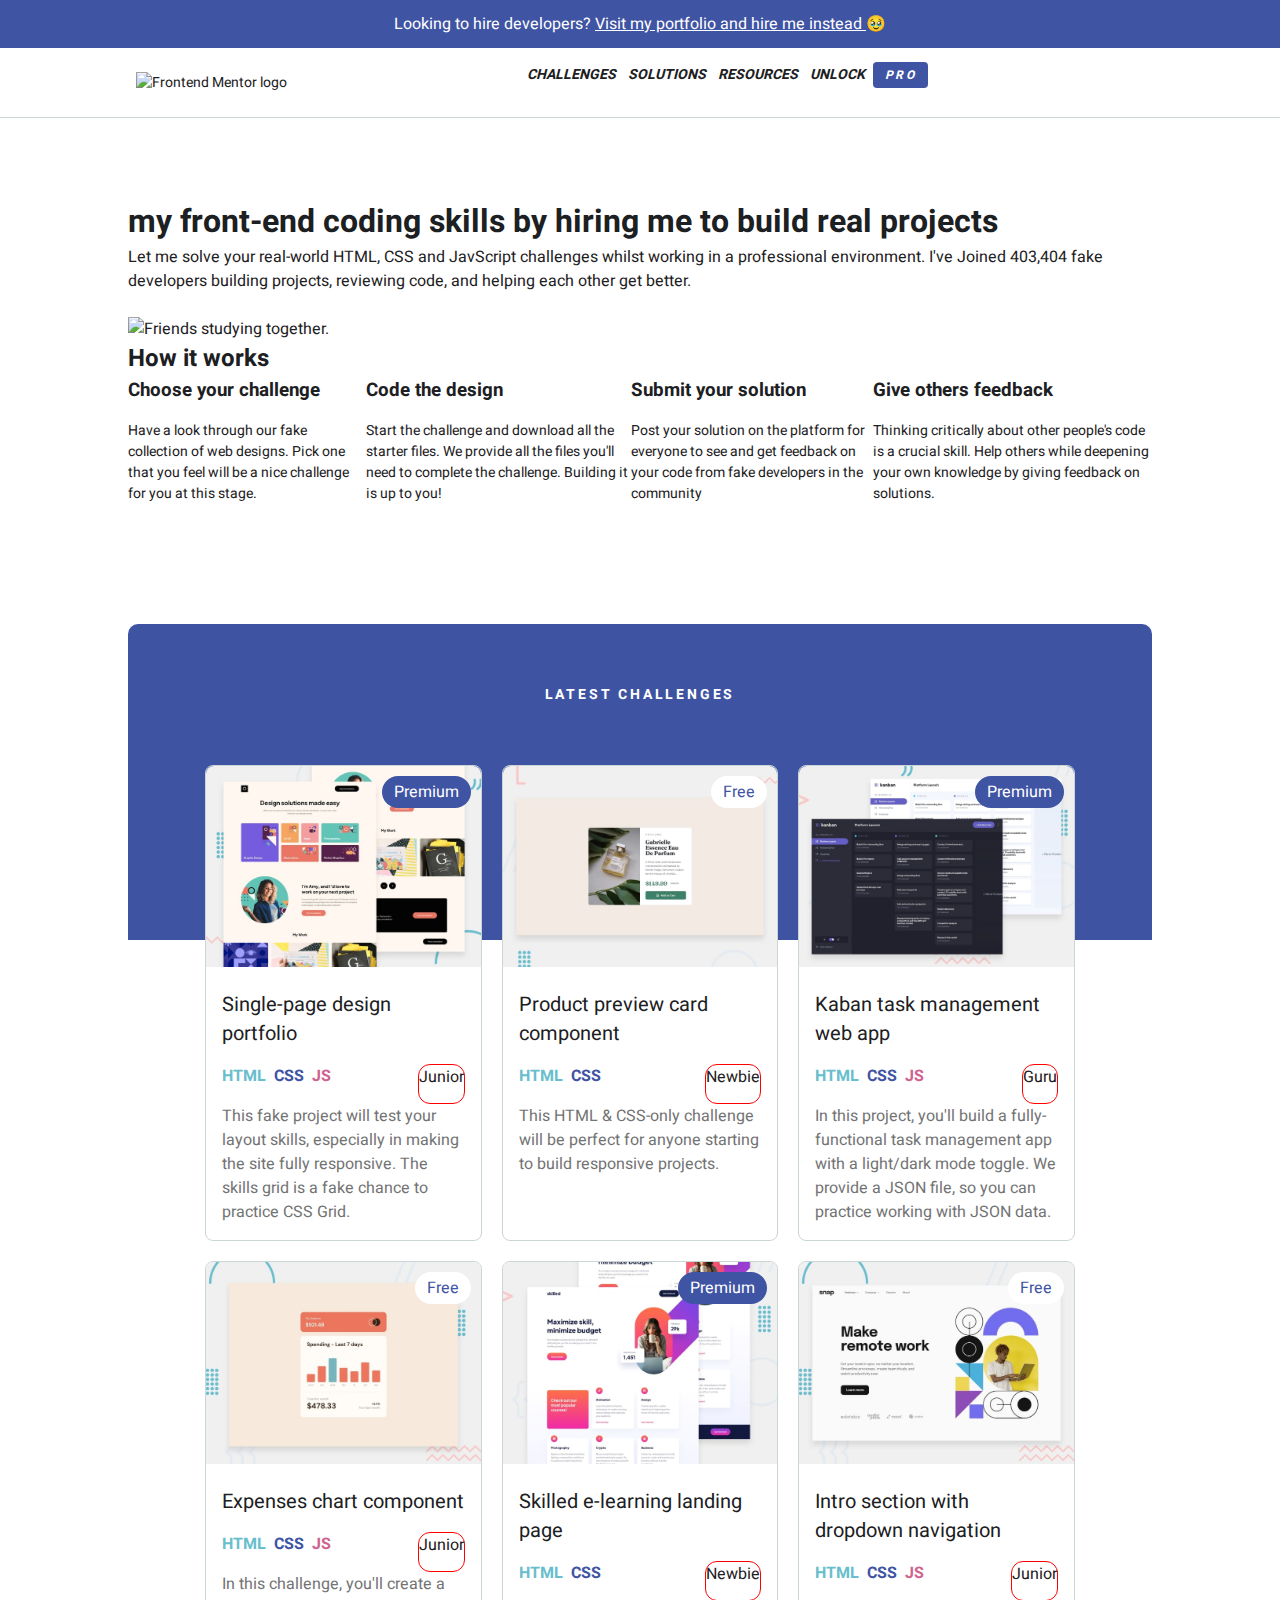
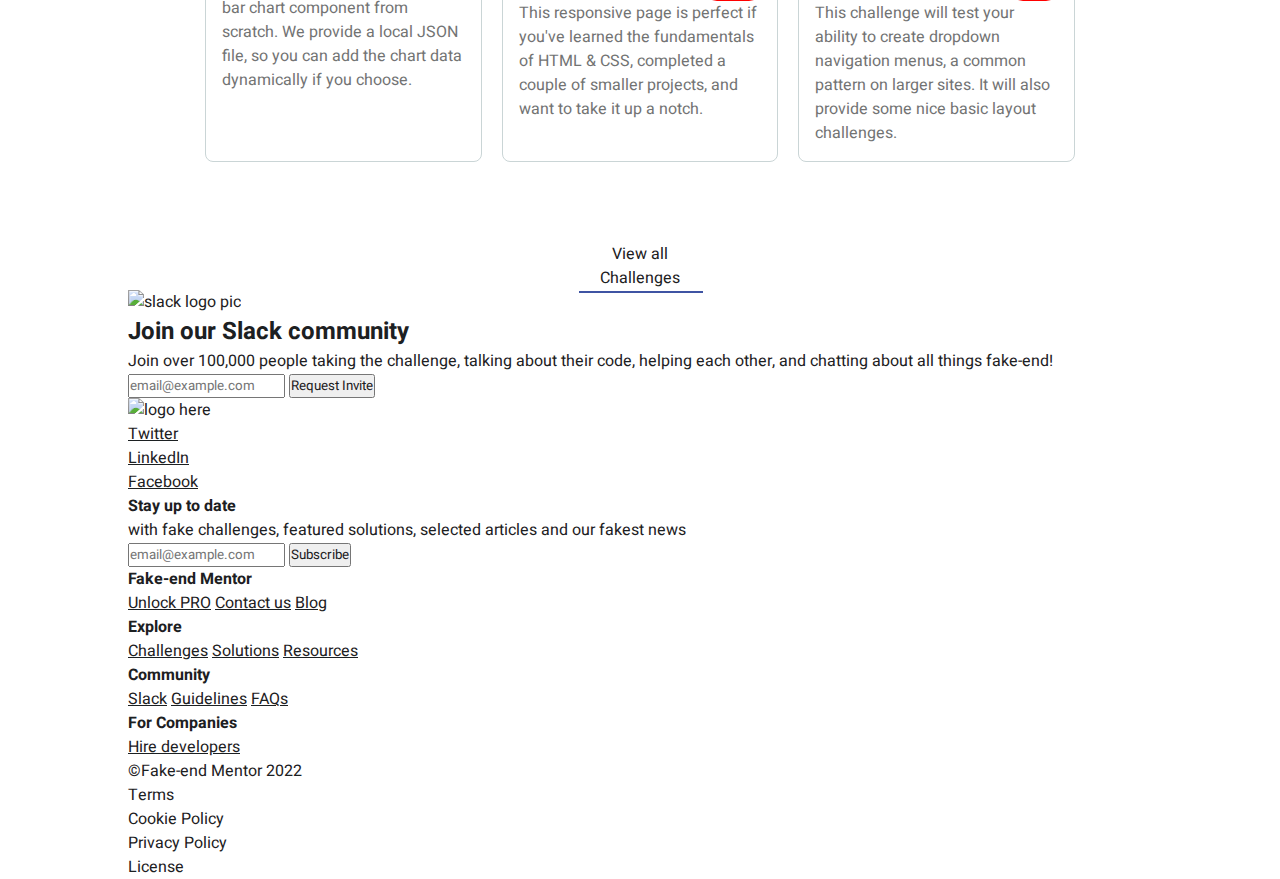
==== index.html @ 39cc7260 "added color to languages" ====
<!DOCTYPE html>
<html lang="en">
    <head>
        <link rel="stylesheet" href="styles/styles.css" />
        <meta charset="UTF-8" />
        <meta http-equiv="X-UA-Compatible" content="IE=edge" />
        <meta name="viewport" content="width=device-width, initial-scale=1.0" />
        <title>
            Fake-end Mentor | Front-end practice by copying a real-life website
        </title>
        <script
            src="https://kit.fontawesome.com/49ee8488ff.js"
            crossorigin="anonymous"
        ></script>
    </head>
    <body>
        <header>
            <p class="notification-bar">
                <i class="fa-solid fa-briefcase text-white"></i>
                Looking to hire developers?
                <a
                    class="notification-bar-link"
                    href="https://troopl.com/denzelbraithwaite"
                    >Visit my portfolio and hire me instead
                </a>
                🥹
            </p>

            <nav class="navbar">
                <div>
                    <img
                        src="resources/img/frontend_mentor_logo_navbar.svg"
                        alt="Frontend Mentor logo"
                    />
                </div>
                <div class="navbar-links">
                    <a
                        class="navbar-link"
                        href="https://www.frontendmentor.io/challenges"
                        >Challenges</a
                    >
                    <a
                        class="navbar-link"
                        href="https://www.frontendmentor.io/solutions"
                        >Solutions</a
                    >
                    <a
                        class="navbar-link"
                        href="https://www.frontendmentor.io/resources"
                        >Resources</a
                    >
                    <a
                        class="navbar-link navbar-pro"
                        href="https://www.frontendmentor.io/pro"
                        >Unlock</a
                    >
                    <a
                        class="btn btn-github-grey"
                        href="https://github.com/DenzelBraithwaite"
                        target="_blank"
                        >Login with GitHub
                        <i class="fa-brands fa-github text-white"></i>
                    </a>
                </div>
            </nav>
        </header>
        <div class="main-container">
            <main>
                <!-- Maybe make a css before pseudo element with background image-->
                <section class="banner">
                    <div class="banner-content">
                        <div class="banner-content-left">
                            <h1 class="banner-title">
                                <span class="banner-title-improve"></span>
                                my front-end coding skills by hiring me to build
                                real projects
                            </h1>
                            <p class="banner-text">
                                Let me solve your real-world HTML, CSS and
                                JavScript challenges whilst working in a
                                professional environment. I've Joined 403,404
                                fake developers building projects, reviewing
                                code, and helping each other get better.
                            </p>
                            <a
                                href="https://github.com/DenzelBraithwaite"
                                class="btn btn-github-red"
                                >Login with GitHub
                                <i class="fa-brands fa-github text-white"></i>
                            </a>
                        </div>
                        <div class="banner-content-right">
                            <img
                                class="banner-img"
                                src="resources/img/hero_img.webp"
                                alt="Friends studying together."
                            />
                        </div>
                    </div>
                </section>
                <section>
                    <div class="post-banner">
                        <h2 class="post-banner-title">How it works</h2>
                        <ul class="post-header-icons">
                            <li>
                                <i
                                    class="fa-solid fa-download post-header-icon"
                                ></i>
                                <h3 class="post-header-icon-title">
                                    Choose your challenge
                                </h3>
                                <p class="post-header-icon-text">
                                    Have a look through our fake collection of
                                    web designs. Pick one that you feel will be
                                    a nice challenge for you at this stage.
                                </p>
                            </li>
                            <li>
                                <i
                                    class="fa-solid fa-laptop-code post-header-icon"
                                ></i>
                                <h3 class="post-header-icon-title">
                                    Code the design
                                </h3>
                                <p class="post-header-icon-text">
                                    Start the challenge and download all the
                                    starter files. We provide all the files
                                    you'll need to complete the challenge.
                                    Building it is up to you!
                                </p>
                            </li>
                            <li>
                                <i
                                    class="fa-solid fa-share-nodes post-header-icon"
                                ></i>
                                <h3 class="post-header-icon-title">
                                    Submit your solution
                                </h3>
                                <p class="post-header-icon-text">
                                    Post your solution on the platform for
                                    everyone to see and get feedback on your
                                    code from fake developers in the community
                                </p>
                            </li>
                            <li>
                                <i
                                    class="fa-regular fa-comments post-header-icon"
                                ></i>
                                <h3 class="post-header-icon-title">
                                    Give others feedback
                                </h3>
                                <p class="post-header-icon-text">
                                    Thinking critically about other people's
                                    code is a crucial skill. Help others while
                                    deepening your own knowledge by giving
                                    feedback on solutions.
                                </p>
                            </li>
                        </ul>
                    </div>
                </section>
                <section class="wide-container">
                    <h2 class="card-section-title">Latest Challenges</h2>
                    <div class="card-section">
                        <div class="card-challenge">
                            <div>
                                <span class="card-challenge-premium-badge"
                                    >Premium</span
                                >
                                <a href="#">
                                    <img
                                        src="resources/img/card-challenge-1.jpeg"
                                        alt="Card challenge image here"
                                    />
                                </a>
                            </div>
                            <div class="card-challenge-details">
                                <a class="card-challenge-link" href="#"
                                    >Single-page design portfolio</a
                                >
                                <div class="card-challenge-difficulty">
                                    <ul class="card-challenge-languages">
                                        <li class="text-cyan">HTML</li>
                                        <li class="text-blue">CSS</li>
                                        <li class="text-pink">JS</li>
                                    </ul>
                                    <span class="card-challenge-level"
                                        >Junior</span
                                    >
                                </div>
                                <p class="card-challenge-text">
                                    This fake project will test your layout
                                    skills, especially in making the site fully
                                    responsive. The skills grid is a fake chance
                                    to practice CSS Grid.
                                </p>
                            </div>
                        </div>

                        <div class="card-challenge">
                            <div>
                                <span class="card-challenge-free-badge"
                                    >Free</span
                                >
                                <a href="#">
                                    <img
                                        src="resources/img/card-challenge-2.jpeg"
                                        alt="Card image here"
                                    />
                                </a>
                            </div>
                            <div class="card-challenge-details">
                                <a class="card-challenge-link" href="#"
                                    >Product preview card component</a
                                >
                                <div class="card-challenge-difficulty">
                                    <ul class="card-challenge-languages">
                                        <li class="text-cyan">HTML</li>
                                        <li class="text-blue">CSS</li>
                                    </ul>
                                    <span class="card-challenge-level"
                                        >Newbie</span
                                    >
                                </div>

                                <p class="card-challenge-text">
                                    This HTML & CSS-only challenge will be
                                    perfect for anyone starting to build
                                    responsive projects.
                                </p>
                            </div>
                        </div>

                        <div class="card-challenge">
                            <div>
                                <span class="card-challenge-premium-badge"
                                    >Premium</span
                                >
                                <a href="#">
                                    <img
                                        src="resources/img/card-challenge-3.jpeg"
                                        alt="Card image here"
                                    />
                                </a>
                            </div>
                            <div class="card-challenge-details">
                                <a class="card-challenge-link" href="#"
                                    >Kaban task management web app</a
                                >
                                <div class="card-challenge-difficulty">
                                    <ul class="card-challenge-languages">
                                        <li class="text-cyan">HTML</li>
                                        <li class="text-blue">CSS</li>
                                        <li class="text-pink">JS</li>
                                    </ul>
                                    <span class="card-challenge-level"
                                        >Guru</span
                                    >
                                </div>
                                <p class="card-challenge-text">
                                    In this project, you'll build a
                                    fully-functional task management app with a
                                    light/dark mode toggle. We provide a JSON
                                    file, so you can practice working with JSON
                                    data.
                                </p>
                            </div>
                        </div>

                        <div class="card-challenge">
                            <div>
                                <span class="card-challenge-free-badge"
                                    >Free</span
                                >
                                <a href="#">
                                    <img
                                        src="resources/img/card-challenge-4.jpeg"
                                        alt="Card image here"
                                    />
                                </a>
                            </div>
                            <div class="card-challenge-details">
                                <a class="card-challenge-link" href="#"
                                    >Expenses chart component</a
                                >
                                <div class="card-challenge-difficulty">
                                    <ul class="card-challenge-languages">
                                        <li class="text-cyan">HTML</li>
                                        <li class="text-blue">CSS</li>
                                        <li class="text-pink">JS</li>
                                    </ul>
                                    <span class="card-challenge-level"
                                        >Junior</span
                                    >
                                </div>
                                <p class="card-challenge-text">
                                    In this challenge, you'll create a bar chart
                                    component from scratch. We provide a local
                                    JSON file, so you can add the chart data
                                    dynamically if you choose.
                                </p>
                            </div>
                        </div>

                        <div class="card-challenge">
                            <div>
                                <span class="card-challenge-premium-badge"
                                    >Premium</span
                                >
                                <a href="#">
                                    <img
                                        src="resources/img/card-challenge-5.jpeg"
                                        alt="Card image here"
                                    />
                                </a>
                            </div>
                            <div class="card-challenge-details">
                                <a class="card-challenge-link" href="#"
                                    >Skilled e-learning landing page</a
                                >
                                <div class="card-challenge-difficulty">
                                    <ul class="card-challenge-languages">
                                        <li class="text-cyan">HTML</li>
                                        <li class="text-blue">CSS</li>
                                    </ul>
                                    <span class="card-challenge-level">
                                        Newbie
                                    </span>
                                </div>
                                <p class="card-challenge-text">
                                    This responsive page is perfect if you've
                                    learned the fundamentals of HTML & CSS,
                                    completed a couple of smaller projects, and
                                    want to take it up a notch.
                                </p>
                            </div>
                        </div>

                        <div class="card-challenge">
                            <div>
                                <span class="card-challenge-free-badge"
                                    >Free</span
                                >
                                <a href="#">
                                    <img
                                        src="resources/img/card-challenge-6.jpeg"
                                        alt="Card image here"
                                    />
                                </a>
                            </div>
                            <div class="card-challenge-details">
                                <a class="card-challenge-link" href="#"
                                    >Intro section with dropdown navigation</a
                                >
                                <div class="card-challenge-difficulty">
                                    <ul class="card-challenge-languages">
                                        <li class="text-cyan">HTML</li>
                                        <li class="text-blue">CSS</li>
                                        <li class="text-pink">JS</li>
                                    </ul>
                                    <span class="card-challenge-level"
                                        >Junior</span
                                    >
                                </div>
                                <p class="card-challenge-text">
                                    This challenge will test your ability to
                                    create dropdown navigation menus, a common
                                    pattern on larger sites. It will also
                                    provide some nice basic layout challenges.
                                </p>
                            </div>
                        </div>
                    </div>
                    <div class="small-container">
                        <a
                            class="all-challenges-link"
                            href="https://www.frontendmentor.io/challenges"
                            >View all Challenges
                        </a>
                    </div>
                </section>
                <section>
                    <img src="" alt="slack logo pic" />
                    <h2>Join our Slack community</h2>
                    <p>
                        Join over 100,000 people taking the challenge, talking
                        about their code, helping each other, and chatting about
                        all things fake-end!
                    </p>
                    <form action="#">
                        <input type="text" placeholder="email@example.com" />
                        <button type="submit">Request Invite</button>
                    </form>
                </section>
            </main>
            <footer>
                <section>
                    <div>
                        <img src="" alt="logo here" />
                        <ul>
                            <li><a href="#">Twitter</a></li>
                            <li><a href="#">LinkedIn</a></li>
                            <li><a href="#">Facebook</a></li>
                        </ul>
                    </div>
                    <div>
                        <div class="footer-form">
                            <h4>Stay up to date</h4>
                            <p>
                                with fake challenges, featured solutions,
                                selected articles and our fakest news
                            </p>
                            <form action="#">
                                <input
                                    type="text"
                                    placeholder="email@example.com"
                                />
                                <button type="submit">Subscribe</button>
                            </form>
                        </div>
                        <div class="footer-resources">
                            <h4>Fake-end Mentor</h4>
                            <a href="#">Unlock PRO</a>
                            <a href="#">Contact us</a>
                            <a href="#">Blog</a>
                        </div>
                        <div class="footer-resources">
                            <h4>Explore</h4>
                            <a href="#">Challenges</a>
                            <a href="#">Solutions</a>
                            <a href="#">Resources</a>
                        </div>
                        <div class="footer-resources">
                            <h4>Community</h4>
                            <a href="#">Slack</a>
                            <a href="#">Guidelines</a>
                            <a href="#">FAQs</a>
                        </div>
                        <div class="footer-resources">
                            <h4>For Companies</h4>
                            <a href="#">Hire developers</a>
                        </div>
                    </div>
                </section>
                <div>
                    <p>&copy;Fake-end Mentor 2022</p>
                    <ul>
                        <li>Terms</li>
                        <li>Cookie Policy</li>
                        <li>Privacy Policy</li>
                        <li>License</li>
                    </ul>
                </div>
            </footer>
        </div>
    </body>
</html>
---- styles/styles.css ----
/* Fonts */
@import url('https://fonts.googleapis.com/css2?family=Heebo:wght@100;400;700&display=swap');

/* Components */
@import 'components/button.css';
@import 'components/navbar.css';
@import 'components/banner.css';
@import 'components/card.css';

:root {
    --grey: #1c2022;
    --blue: #3f54a3;
    --grey-blue: #cad5d6;
    --light-blue: #e7ebf9;
    --light-grey: #727373;
    --red: #ed2c49;
    --cyan: #69becd;
    --green: #aad741;
    --pink: #cf6390;
}

* {
    box-sizing: border-box;
    margin: 0;
    padding: 0;
    color: var(--grey);
    font-family: 'Heebo', sans-serif;
}

.main-container {
    width: 80%;
    margin: 0 auto;
    max-width: 1200px;
}

.wide-container {
    margin: 0 auto;
    background: linear-gradient(rgb(62, 84, 163) 25%, transparent 25%);
    border-radius: 10px;
}

.small-container {
    position: relative;
    width: 12%;
    margin: 0 auto;
}

ul {
    list-style: none;
}

.text-white {
    color: #fff;
}

.text-black {
    color: #000;
}

.text-cyan {
    color: var(--cyan);
}

.text-blue {
    color: var(--blue);
}

.text-pink {
    color: var(--pink);
}

header {
    padding-bottom: 80px;
}

.post-header-icons {
    display: flex;
    margin-bottom: 120px;
}

.post-header-icon {
    font-size: 60px;
    color: var(--blue);
    margin-bottom: 16px;
}

.post-header-icon-title {
    margin-bottom: 16px;
}

.post-header-icon-text {
    font-size: 14px;
}

.all-challenges-link {
    display: block;
    text-align: center;
    text-decoration: none;
}

.all-challenges-link::before {
    content: '';
    position: absolute;
    left: 0;
    bottom: -3px;
    background-color: var(--blue);
    width: 100%;
    padding: 1px;
}

.all-challenges-link:hover::before {
    background-color: transparent;
}
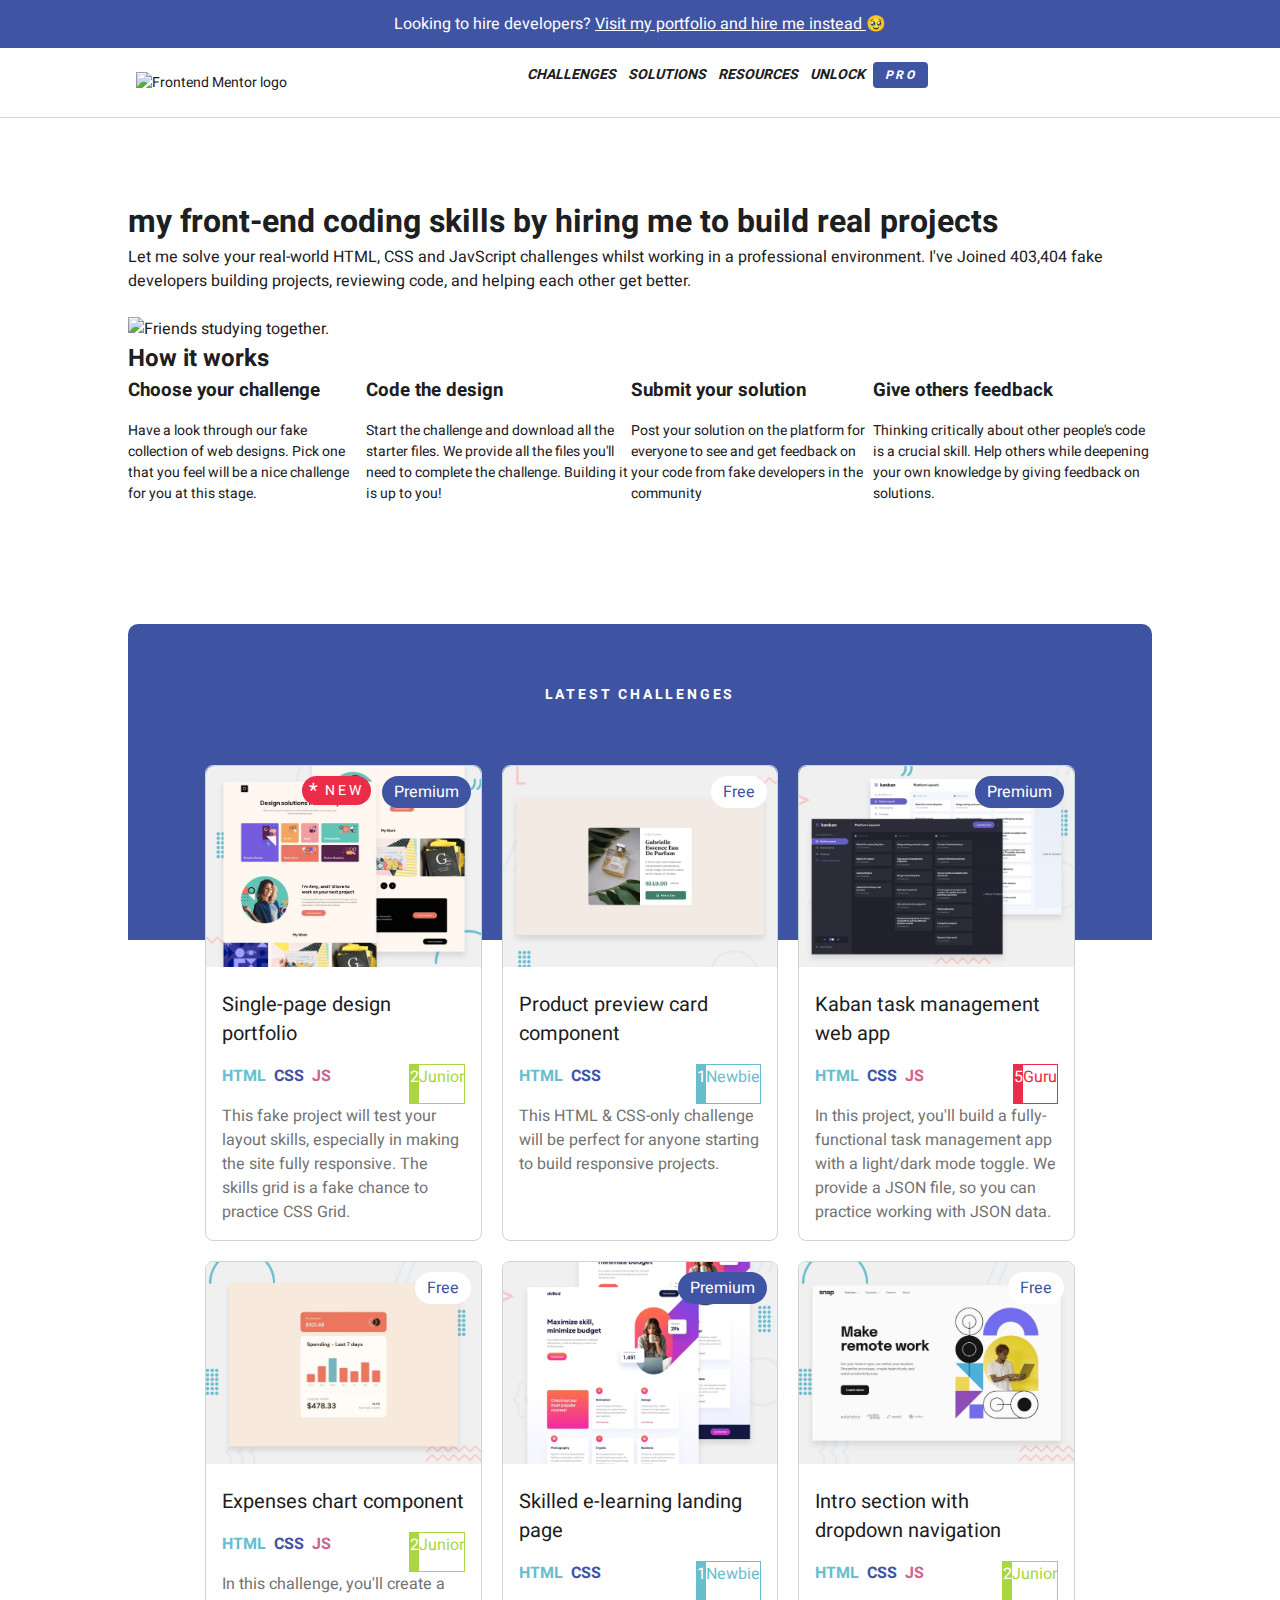
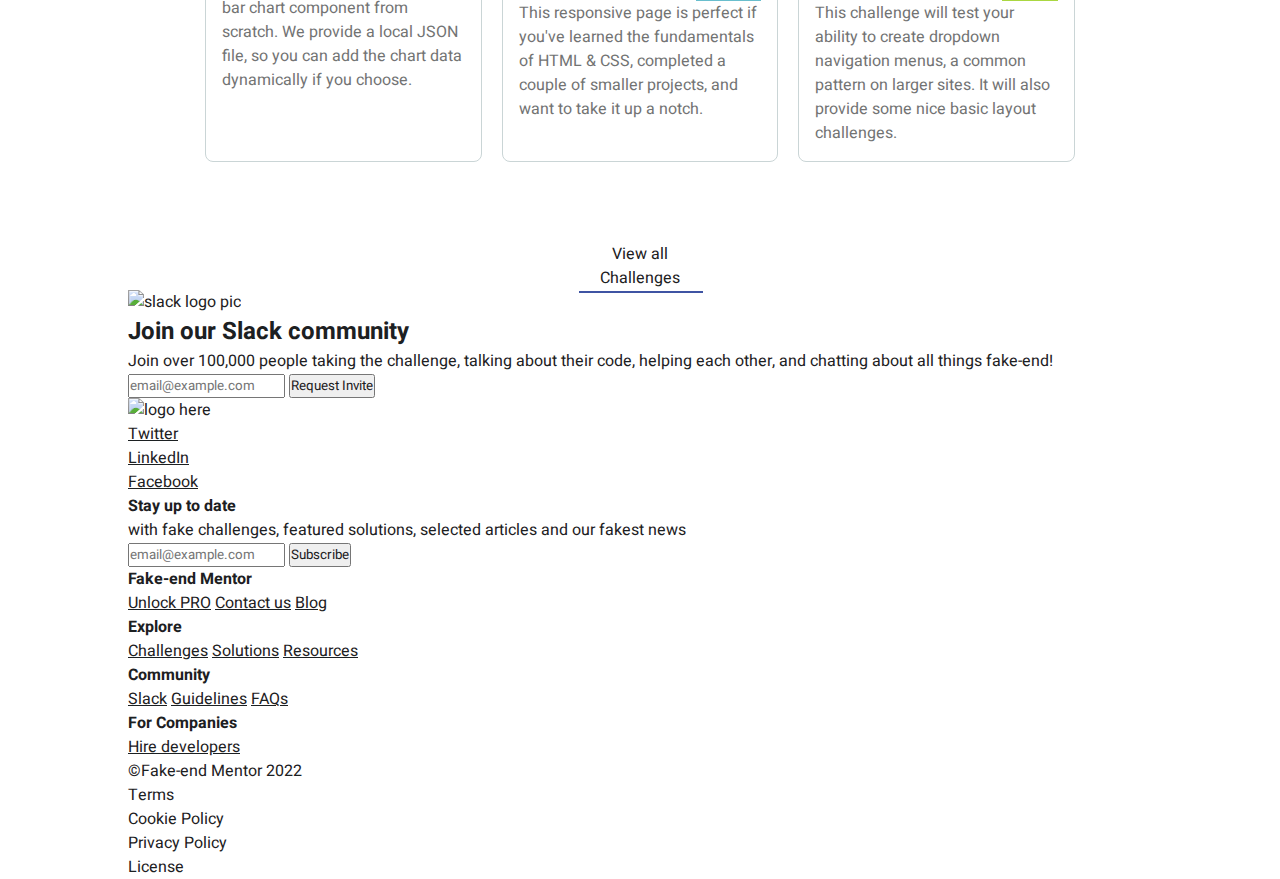
==== commit 8ebe1c14: "added styling for challenge card difficulty levels (90% done)" ====
--- a/index.html
+++ b/index.html
@@ -162,33 +162,48 @@
                 <section class="wide-container">
                     <h2 class="card-section-title">Latest Challenges</h2>
                     <div class="card-section">
-                        <div class="card-challenge">
-                            <div>
-                                <span class="card-challenge-premium-badge"
-                                    >Premium</span
-                                >
-                                <a href="#">
-                                    <img
-                                        src="resources/img/card-challenge-1.jpeg"
+                        <div class="challenge-card">
+                            <div>
+                                <span>
+                                    <p class="challenge-card-premium-badge">
+                                        Premium
+                                    </p>
+                                    <div
+                                        class="challenge-card-new-badge-wrapper"
+                                    >
+                                        <p class="badge-asterix">&ast;</p>
+                                        <p class="challenge-card-new-badge">
+                                            New
+                                        </p>
+                                    </div>
+                                </span>
+                                <a href="#">
+                                    <img
+                                        src="resources/img/challenge-card-1.jpeg"
                                         alt="Card challenge image here"
                                     />
                                 </a>
                             </div>
-                            <div class="card-challenge-details">
-                                <a class="card-challenge-link" href="#"
+                            <div class="challenge-card-details">
+                                <a class="challenge-card-link" href="#"
                                     >Single-page design portfolio</a
                                 >
-                                <div class="card-challenge-difficulty">
-                                    <ul class="card-challenge-languages">
+                                <div class="challenge-card-difficulty">
+                                    <ul class="challenge-card-languages">
                                         <li class="text-cyan">HTML</li>
                                         <li class="text-blue">CSS</li>
                                         <li class="text-pink">JS</li>
                                     </ul>
-                                    <span class="card-challenge-level"
-                                        >Junior</span
-                                    >
-                                </div>
-                                <p class="card-challenge-text">
+                                    <span class="card-level-wrapper-junior">
+                                        <p class="challenge-card-level-two">
+                                            2
+                                        </p>
+                                        <p class="challenge-card-level-junior">
+                                            Junior
+                                        </p>
+                                    </span>
+                                </div>
+                                <p class="challenge-card-text">
                                     This fake project will test your layout
                                     skills, especially in making the site fully
                                     responsive. The skills grid is a fake chance
@@ -197,33 +212,38 @@
                             </div>
                         </div>
 
-                        <div class="card-challenge">
-                            <div>
-                                <span class="card-challenge-free-badge"
+                        <div class="challenge-card">
+                            <div>
+                                <span class="challenge-card-free-badge"
                                     >Free</span
                                 >
                                 <a href="#">
                                     <img
-                                        src="resources/img/card-challenge-2.jpeg"
+                                        src="resources/img/challenge-card-2.jpeg"
                                         alt="Card image here"
                                     />
                                 </a>
                             </div>
-                            <div class="card-challenge-details">
-                                <a class="card-challenge-link" href="#"
+                            <div class="challenge-card-details">
+                                <a class="challenge-card-link" href="#"
                                     >Product preview card component</a
                                 >
-                                <div class="card-challenge-difficulty">
-                                    <ul class="card-challenge-languages">
-                                        <li class="text-cyan">HTML</li>
-                                        <li class="text-blue">CSS</li>
-                                    </ul>
-                                    <span class="card-challenge-level"
-                                        >Newbie</span
-                                    >
-                                </div>
-
-                                <p class="card-challenge-text">
+                                <div class="challenge-card-difficulty">
+                                    <ul class="challenge-card-languages">
+                                        <li class="text-cyan">HTML</li>
+                                        <li class="text-blue">CSS</li>
+                                    </ul>
+                                    <span class="card-level-wrapper-newbie">
+                                        <p class="challenge-card-level-one">
+                                            1
+                                        </p>
+                                        <p class="challenge-card-level-newbie">
+                                            Newbie
+                                        </p>
+                                    </span>
+                                </div>
+
+                                <p class="challenge-card-text">
                                     This HTML & CSS-only challenge will be
                                     perfect for anyone starting to build
                                     responsive projects.
@@ -231,33 +251,38 @@
                             </div>
                         </div>
 
-                        <div class="card-challenge">
-                            <div>
-                                <span class="card-challenge-premium-badge"
+                        <div class="challenge-card">
+                            <div>
+                                <span class="challenge-card-premium-badge"
                                     >Premium</span
                                 >
                                 <a href="#">
                                     <img
-                                        src="resources/img/card-challenge-3.jpeg"
+                                        src="resources/img/challenge-card-3.jpeg"
                                         alt="Card image here"
                                     />
                                 </a>
                             </div>
-                            <div class="card-challenge-details">
-                                <a class="card-challenge-link" href="#"
+                            <div class="challenge-card-details">
+                                <a class="challenge-card-link" href="#"
                                     >Kaban task management web app</a
                                 >
-                                <div class="card-challenge-difficulty">
-                                    <ul class="card-challenge-languages">
+                                <div class="challenge-card-difficulty">
+                                    <ul class="challenge-card-languages">
                                         <li class="text-cyan">HTML</li>
                                         <li class="text-blue">CSS</li>
                                         <li class="text-pink">JS</li>
                                     </ul>
-                                    <span class="card-challenge-level"
-                                        >Guru</span
-                                    >
-                                </div>
-                                <p class="card-challenge-text">
+                                    <span class="card-level-wrapper-guru">
+                                        <p class="challenge-card-level-five">
+                                            5
+                                        </p>
+                                        <p class="challenge-card-level-guru">
+                                            Guru
+                                        </p>
+                                    </span>
+                                </div>
+                                <p class="challenge-card-text">
                                     In this project, you'll build a
                                     fully-functional task management app with a
                                     light/dark mode toggle. We provide a JSON
@@ -267,33 +292,38 @@
                             </div>
                         </div>
 
-                        <div class="card-challenge">
-                            <div>
-                                <span class="card-challenge-free-badge"
+                        <div class="challenge-card">
+                            <div>
+                                <span class="challenge-card-free-badge"
                                     >Free</span
                                 >
                                 <a href="#">
                                     <img
-                                        src="resources/img/card-challenge-4.jpeg"
+                                        src="resources/img/challenge-card-4.jpeg"
                                         alt="Card image here"
                                     />
                                 </a>
                             </div>
-                            <div class="card-challenge-details">
-                                <a class="card-challenge-link" href="#"
+                            <div class="challenge-card-details">
+                                <a class="challenge-card-link" href="#"
                                     >Expenses chart component</a
                                 >
-                                <div class="card-challenge-difficulty">
-                                    <ul class="card-challenge-languages">
+                                <div class="challenge-card-difficulty">
+                                    <ul class="challenge-card-languages">
                                         <li class="text-cyan">HTML</li>
                                         <li class="text-blue">CSS</li>
                                         <li class="text-pink">JS</li>
                                     </ul>
-                                    <span class="card-challenge-level"
-                                        >Junior</span
-                                    >
-                                </div>
-                                <p class="card-challenge-text">
+                                    <span class="card-level-wrapper-junior">
+                                        <p class="challenge-card-level-two">
+                                            2
+                                        </p>
+                                        <p class="challenge-card-level-junior">
+                                            Junior
+                                        </p>
+                                    </span>
+                                </div>
+                                <p class="challenge-card-text">
                                     In this challenge, you'll create a bar chart
                                     component from scratch. We provide a local
                                     JSON file, so you can add the chart data
@@ -302,32 +332,37 @@
                             </div>
                         </div>
 
-                        <div class="card-challenge">
-                            <div>
-                                <span class="card-challenge-premium-badge"
+                        <div class="challenge-card">
+                            <div>
+                                <span class="challenge-card-premium-badge"
                                     >Premium</span
                                 >
                                 <a href="#">
                                     <img
-                                        src="resources/img/card-challenge-5.jpeg"
+                                        src="resources/img/challenge-card-5.jpeg"
                                         alt="Card image here"
                                     />
                                 </a>
                             </div>
-                            <div class="card-challenge-details">
-                                <a class="card-challenge-link" href="#"
+                            <div class="challenge-card-details">
+                                <a class="challenge-card-link" href="#"
                                     >Skilled e-learning landing page</a
                                 >
-                                <div class="card-challenge-difficulty">
-                                    <ul class="card-challenge-languages">
-                                        <li class="text-cyan">HTML</li>
-                                        <li class="text-blue">CSS</li>
-                                    </ul>
-                                    <span class="card-challenge-level">
-                                        Newbie
-                                    </span>
-                                </div>
-                                <p class="card-challenge-text">
+                                <div class="challenge-card-difficulty">
+                                    <ul class="challenge-card-languages">
+                                        <li class="text-cyan">HTML</li>
+                                        <li class="text-blue">CSS</li>
+                                    </ul>
+                                    <span class="card-level-wrapper-newbie">
+                                        <p class="challenge-card-level-one">
+                                            1
+                                        </p>
+                                        <p class="challenge-card-level-newbie">
+                                            Newbie
+                                        </p>
+                                    </span>
+                                </div>
+                                <p class="challenge-card-text">
                                     This responsive page is perfect if you've
                                     learned the fundamentals of HTML & CSS,
                                     completed a couple of smaller projects, and
@@ -336,33 +371,38 @@
                             </div>
                         </div>
 
-                        <div class="card-challenge">
-                            <div>
-                                <span class="card-challenge-free-badge"
+                        <div class="challenge-card">
+                            <div>
+                                <span class="challenge-card-free-badge"
                                     >Free</span
                                 >
                                 <a href="#">
                                     <img
-                                        src="resources/img/card-challenge-6.jpeg"
+                                        src="resources/img/challenge-card-6.jpeg"
                                         alt="Card image here"
                                     />
                                 </a>
                             </div>
-                            <div class="card-challenge-details">
-                                <a class="card-challenge-link" href="#"
+                            <div class="challenge-card-details">
+                                <a class="challenge-card-link" href="#"
                                     >Intro section with dropdown navigation</a
                                 >
-                                <div class="card-challenge-difficulty">
-                                    <ul class="card-challenge-languages">
+                                <div class="challenge-card-difficulty">
+                                    <ul class="challenge-card-languages">
                                         <li class="text-cyan">HTML</li>
                                         <li class="text-blue">CSS</li>
                                         <li class="text-pink">JS</li>
                                     </ul>
-                                    <span class="card-challenge-level"
-                                        >Junior</span
-                                    >
-                                </div>
-                                <p class="card-challenge-text">
+                                    <span class="card-level-wrapper-junior">
+                                        <p class="challenge-card-level-two">
+                                            2
+                                        </p>
+                                        <p class="challenge-card-level-junior">
+                                            Junior
+                                        </p>
+                                    </span>
+                                </div>
+                                <p class="challenge-card-text">
                                     This challenge will test your ability to
                                     create dropdown navigation menus, a common
                                     pattern on larger sites. It will also
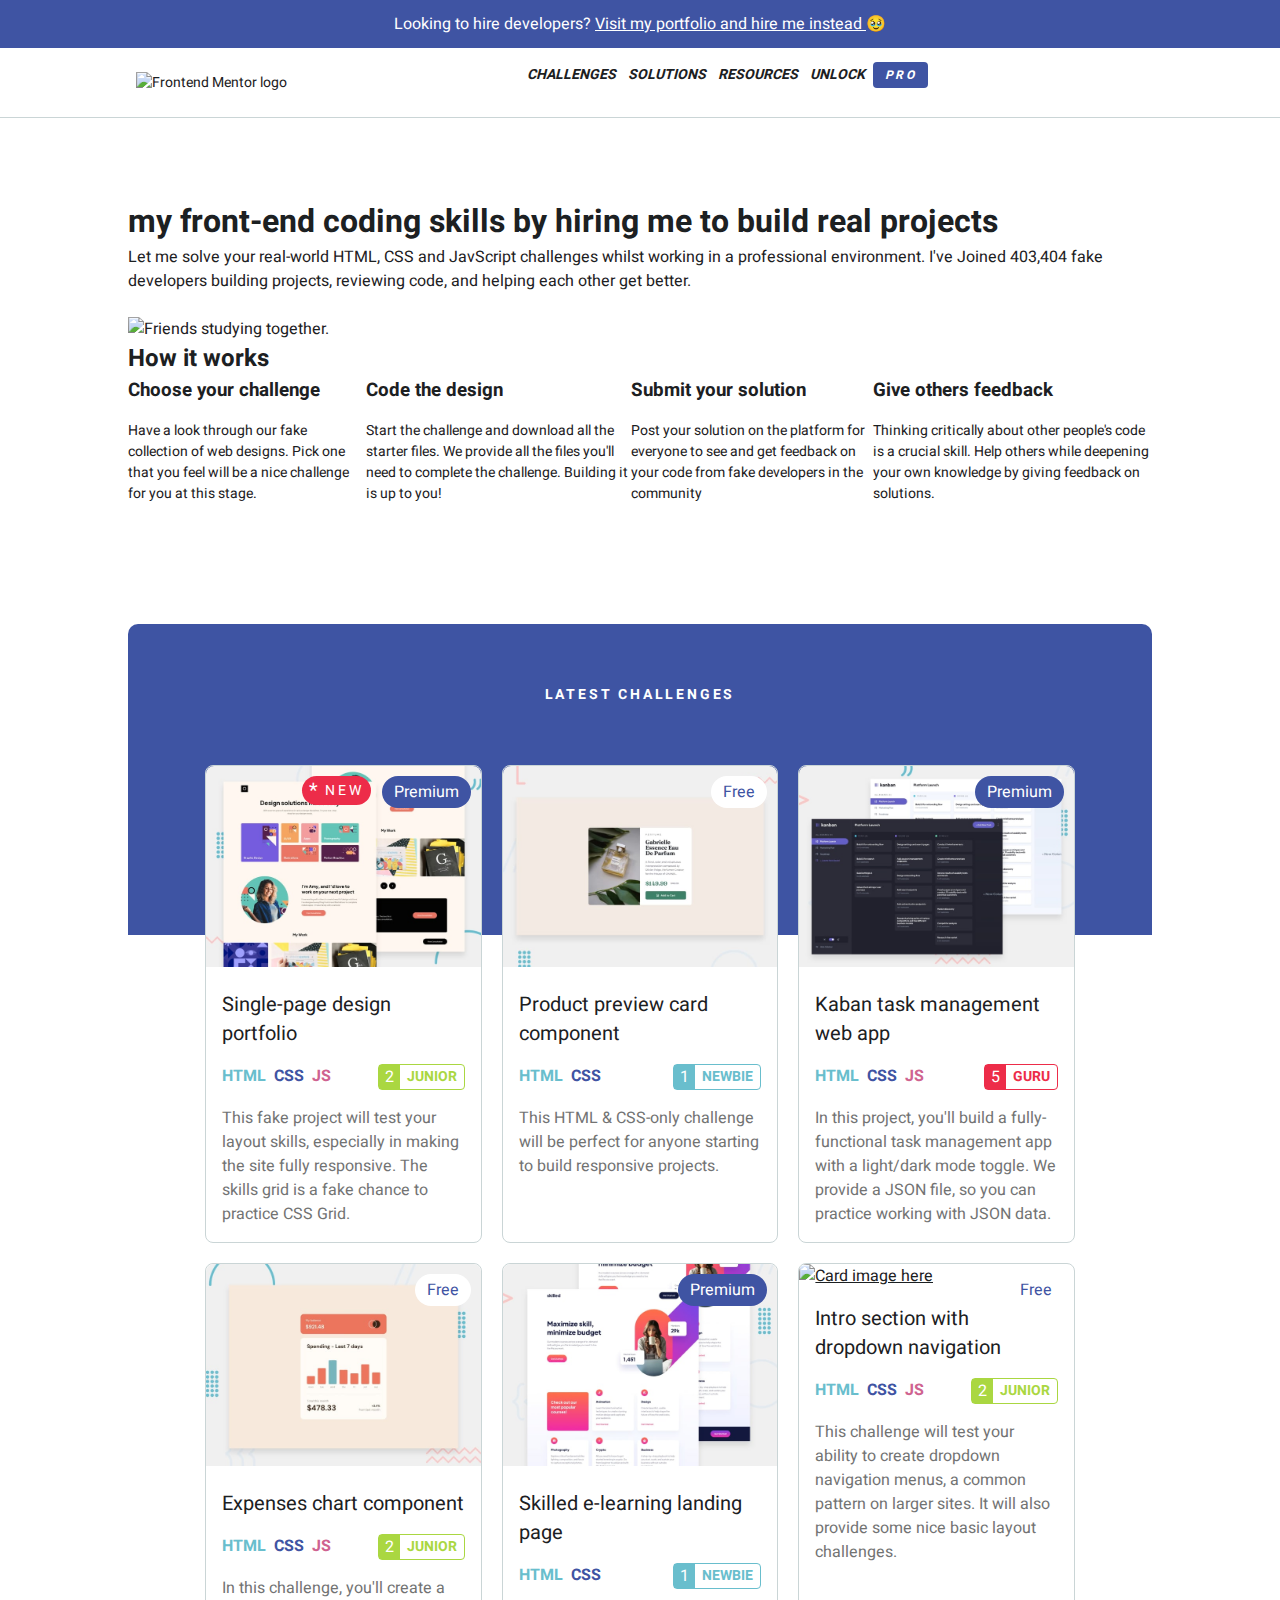
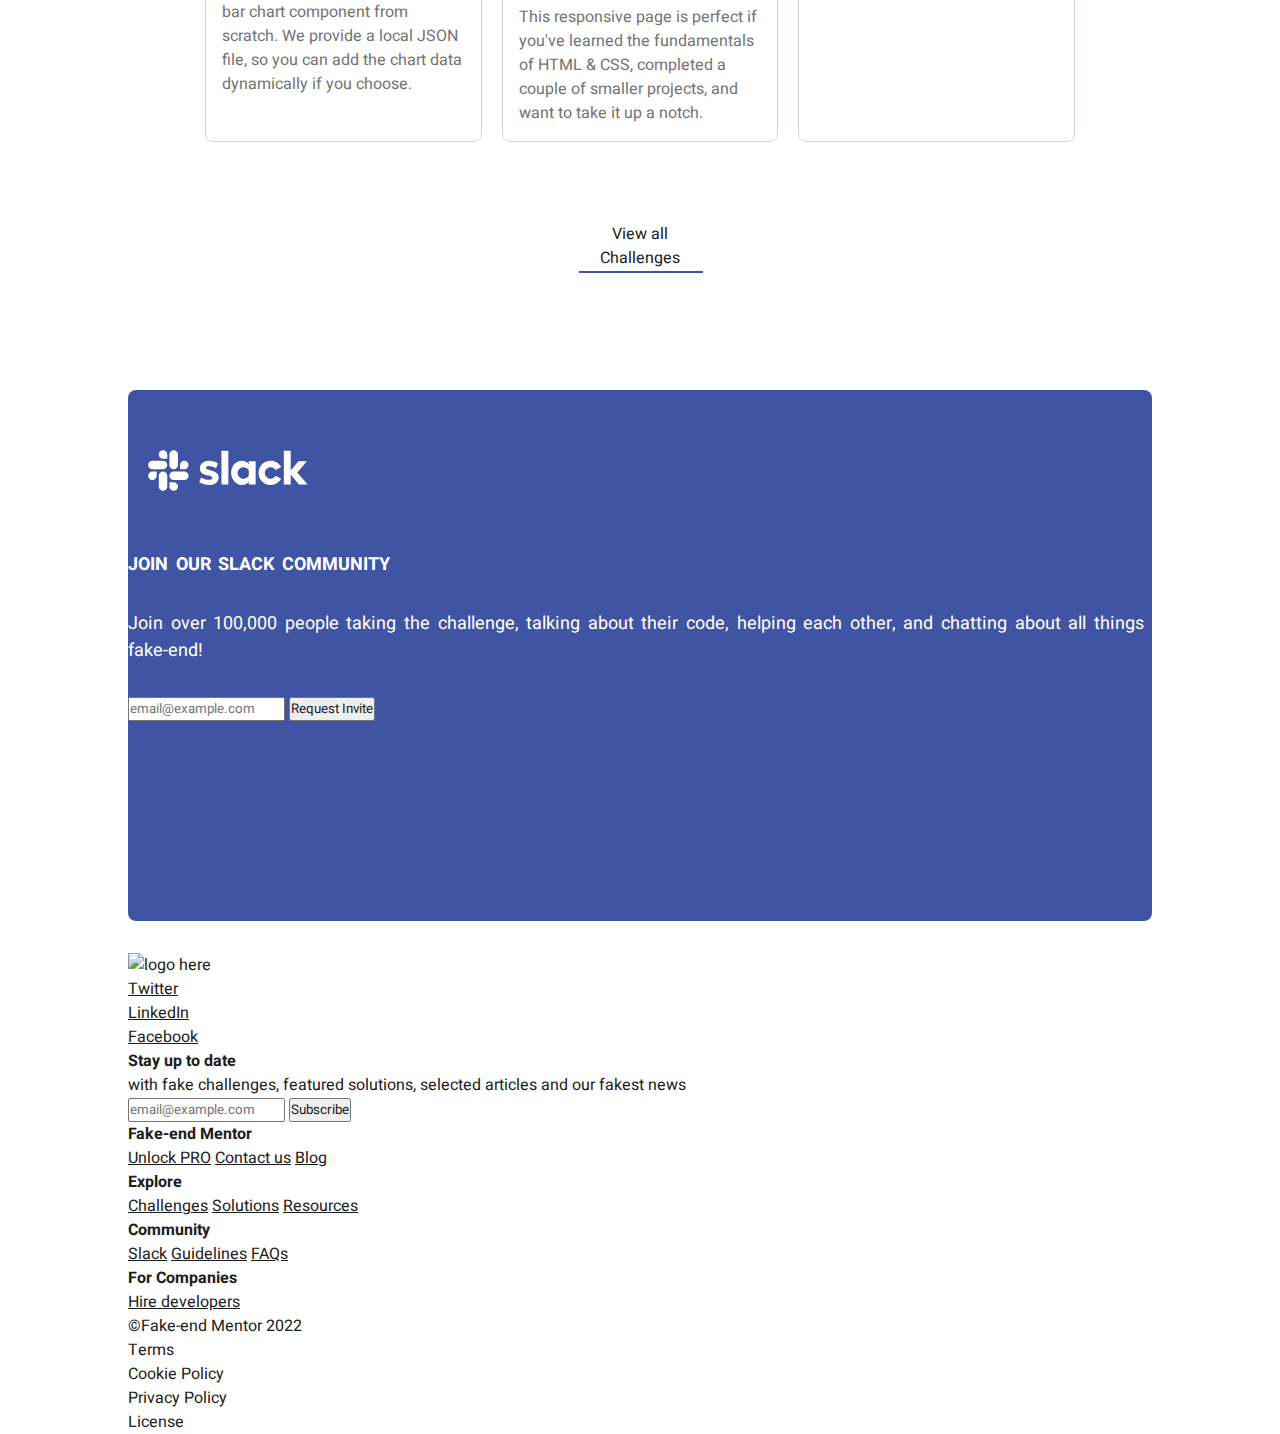
==== commit 6ea21433: "rough draft of form complete, next working on input and button" ====
--- a/index.html
+++ b/index.html
@@ -378,7 +378,7 @@
                                 >
                                 <a href="#">
                                     <img
-                                        src="resources/img/challenge-card-6.jpeg"
+                                        src="resofurces/img/challenge-card-6.jpeg"
                                         alt="Card image here"
                                     />
                                 </a>
@@ -420,17 +420,27 @@
                     </div>
                 </section>
                 <section>
-                    <img src="" alt="slack logo pic" />
-                    <h2>Join our Slack community</h2>
-                    <p>
-                        Join over 100,000 people taking the challenge, talking
-                        about their code, helping each other, and chatting about
-                        all things fake-end!
-                    </p>
-                    <form action="#">
-                        <input type="text" placeholder="email@example.com" />
-                        <button type="submit">Request Invite</button>
-                    </form>
+                    <div class="form-section">
+                        <img
+                            class="slack-logo"
+                            src="resources/img/slack-logo.svg"
+                            alt="slack logo pic"
+                        />
+                        <h2 class="form-title">Join our Slack community</h2>
+                        <p class="form-text">
+                            Join over 100,000 people taking the challenge,
+                            talking about their code, helping each other, and
+                            chatting about all things fake-end!
+                        </p>
+                        <form action="#">
+                            <input
+                                class="form-input"
+                                type="text"
+                                placeholder="email@example.com"
+                            />
+                            <button type="submit">Request Invite</button>
+                        </form>
+                    </div>
                 </section>
             </main>
             <footer>
--- a/styles/styles.css
+++ b/styles/styles.css
@@ -6,6 +6,7 @@
 @import 'components/navbar.css';
 @import 'components/banner.css';
 @import 'components/card.css';
+@import 'components/form.css';
 
 :root {
     --grey: #1c2022;
@@ -96,6 +97,7 @@
     display: block;
     text-align: center;
     text-decoration: none;
+    margin-bottom: 120px;
 }
 
 .all-challenges-link::before {
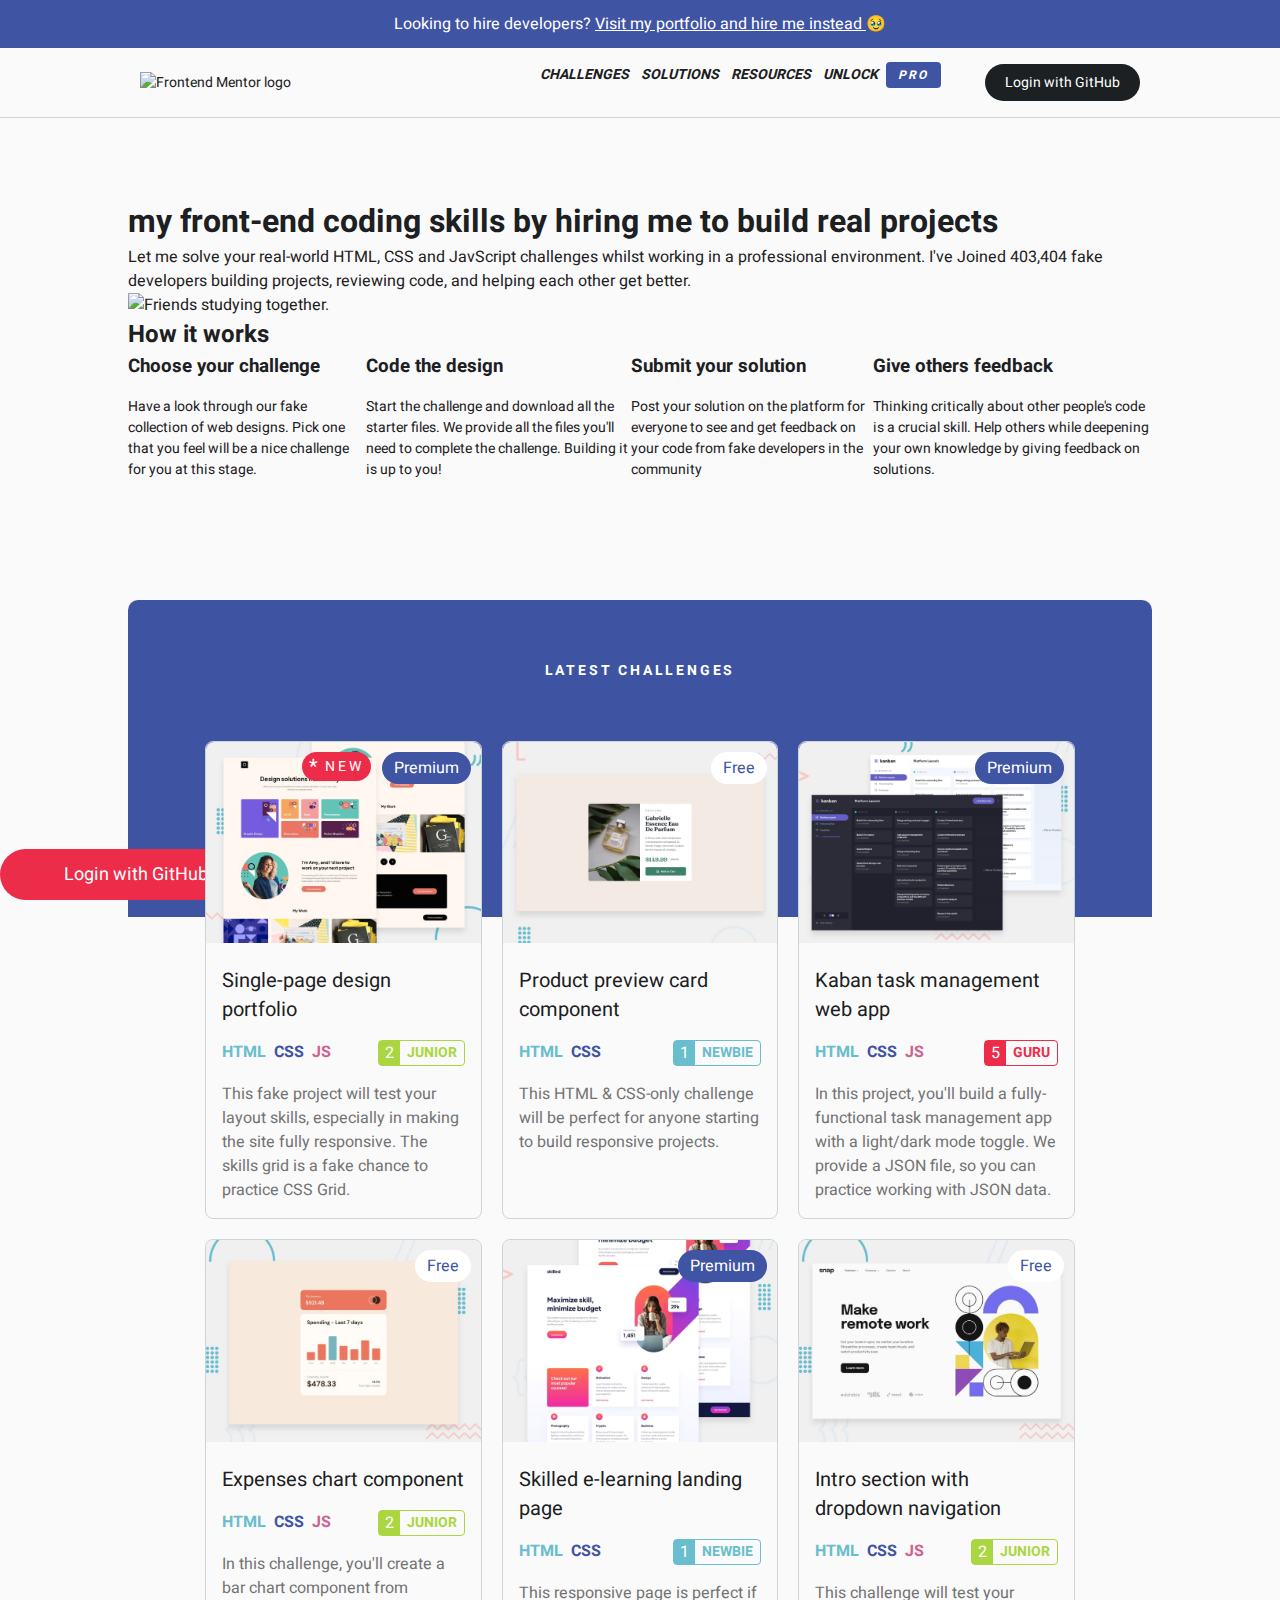
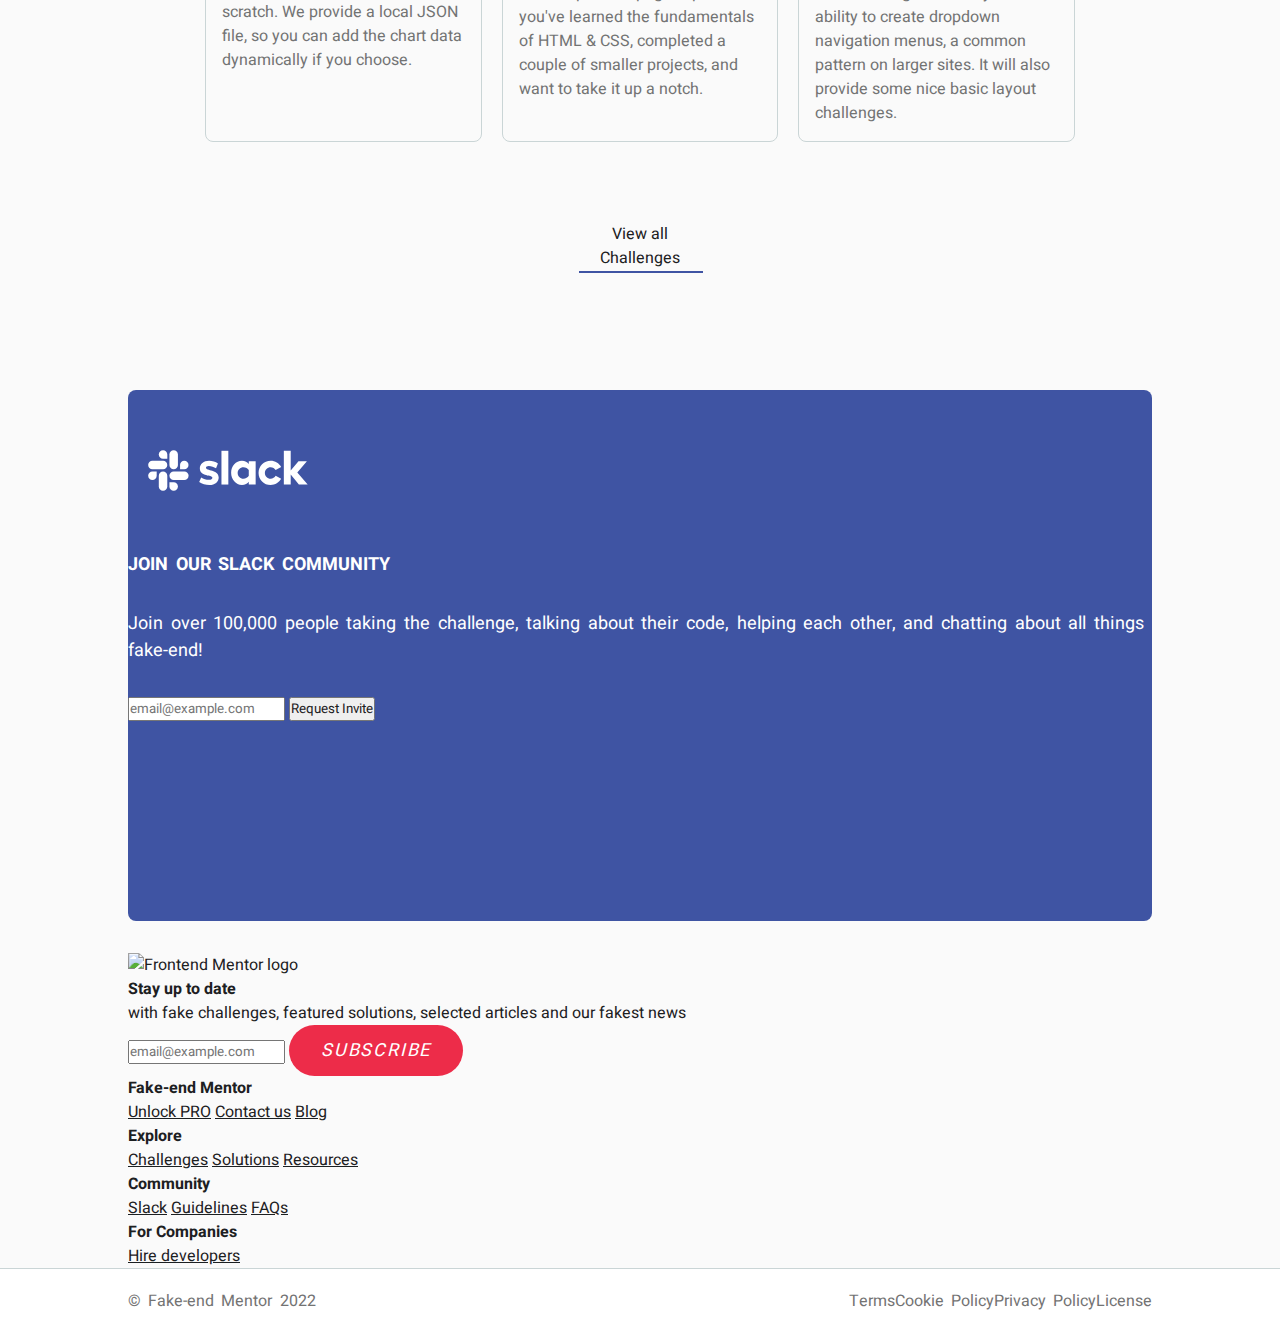
==== commit 22569b3a: "added subscribe button" ====
--- a/index.html
+++ b/index.html
@@ -378,7 +378,7 @@
                                 >
                                 <a href="#">
                                     <img
-                                        src="resofurces/img/challenge-card-6.jpeg"
+                                        src="resources/img/challenge-card-6.jpeg"
                                         alt="Card image here"
                                     />
                                 </a>
@@ -443,65 +443,79 @@
                     </div>
                 </section>
             </main>
-            <footer>
-                <section>
-                    <div>
-                        <img src="" alt="logo here" />
-                        <ul>
-                            <li><a href="#">Twitter</a></li>
-                            <li><a href="#">LinkedIn</a></li>
-                            <li><a href="#">Facebook</a></li>
-                        </ul>
-                    </div>
-                    <div>
-                        <div class="footer-form">
-                            <h4>Stay up to date</h4>
-                            <p>
-                                with fake challenges, featured solutions,
-                                selected articles and our fakest news
-                            </p>
-                            <form action="#">
-                                <input
-                                    type="text"
-                                    placeholder="email@example.com"
-                                />
-                                <button type="submit">Subscribe</button>
-                            </form>
-                        </div>
-                        <div class="footer-resources">
-                            <h4>Fake-end Mentor</h4>
-                            <a href="#">Unlock PRO</a>
-                            <a href="#">Contact us</a>
-                            <a href="#">Blog</a>
-                        </div>
-                        <div class="footer-resources">
-                            <h4>Explore</h4>
-                            <a href="#">Challenges</a>
-                            <a href="#">Solutions</a>
-                            <a href="#">Resources</a>
-                        </div>
-                        <div class="footer-resources">
-                            <h4>Community</h4>
-                            <a href="#">Slack</a>
-                            <a href="#">Guidelines</a>
-                            <a href="#">FAQs</a>
-                        </div>
-                        <div class="footer-resources">
-                            <h4>For Companies</h4>
-                            <a href="#">Hire developers</a>
-                        </div>
-                    </div>
-                </section>
+        </div>
+        <footer class="footer-section">
+            <section class="main-container">
                 <div>
-                    <p>&copy;Fake-end Mentor 2022</p>
+                    <img
+                        class="footer-img"
+                        src="resources/img/frontend_mentor_logo_navbar.svg"
+                        alt="Frontend Mentor logo"
+                    />
                     <ul>
-                        <li>Terms</li>
-                        <li>Cookie Policy</li>
-                        <li>Privacy Policy</li>
-                        <li>License</li>
+                        <li>
+                            <i class="fa-brands fa-twitter footer-social"></i>
+                        </li>
+                        <li>
+                            <i class="fa-brands fa-linkedin footer-social"></i>
+                        </li>
+                        <li>
+                            <i class="fa-brands fa-facebook footer-social"></i>
+                        </li>
                     </ul>
                 </div>
-            </footer>
-        </div>
+                <div>
+                    <div class="footer-form">
+                        <h4>Stay up to date</h4>
+                        <p>
+                            with fake challenges, featured solutions, selected
+                            articles and our fakest news
+                        </p>
+                        <form action="#">
+                            <input
+                                type="text"
+                                placeholder="email@example.com"
+                            />
+                            <button class="btn btn-subscribe" type="submit">
+                                Subscribe
+                            </button>
+                        </form>
+                    </div>
+                    <div class="footer-resources">
+                        <h4>Fake-end Mentor</h4>
+                        <a href="#">Unlock PRO</a>
+                        <a href="#">Contact us</a>
+                        <a href="#">Blog</a>
+                    </div>
+                    <div class="footer-resources">
+                        <h4>Explore</h4>
+                        <a href="#">Challenges</a>
+                        <a href="#">Solutions</a>
+                        <a href="#">Resources</a>
+                    </div>
+                    <div class="footer-resources">
+                        <h4>Community</h4>
+                        <a href="#">Slack</a>
+                        <a href="#">Guidelines</a>
+                        <a href="#">FAQs</a>
+                    </div>
+                    <div class="footer-resources">
+                        <h4>For Companies</h4>
+                        <a href="#">Hire developers</a>
+                    </div>
+                </div>
+            </section>
+            <div class="post-footer">
+                <div class="main-container post-footer-content">
+                    <p class="text-grey">&copy; Fake-end Mentor 2022</p>
+                    <ul class="footer-legal">
+                        <li class="text-grey">Terms</li>
+                        <li class="text-grey">Cookie Policy</li>
+                        <li class="text-grey">Privacy Policy</li>
+                        <li class="text-grey">License</li>
+                    </ul>
+                </div>
+            </div>
+        </footer>
     </body>
 </html>
--- a/styles/styles.css
+++ b/styles/styles.css
@@ -7,6 +7,7 @@
 @import 'components/banner.css';
 @import 'components/card.css';
 @import 'components/form.css';
+@import 'components/footer.css';
 
 :root {
     --grey: #1c2022;
@@ -26,6 +27,10 @@
     padding: 0;
     color: var(--grey);
     font-family: 'Heebo', sans-serif;
+}
+
+body {
+    background-color: #fafafa;
 }
 
 .main-container {
@@ -56,6 +61,10 @@
 
 .text-black {
     color: #000;
+}
+
+.text-grey {
+    color: #737373;
 }
 
 .text-cyan {
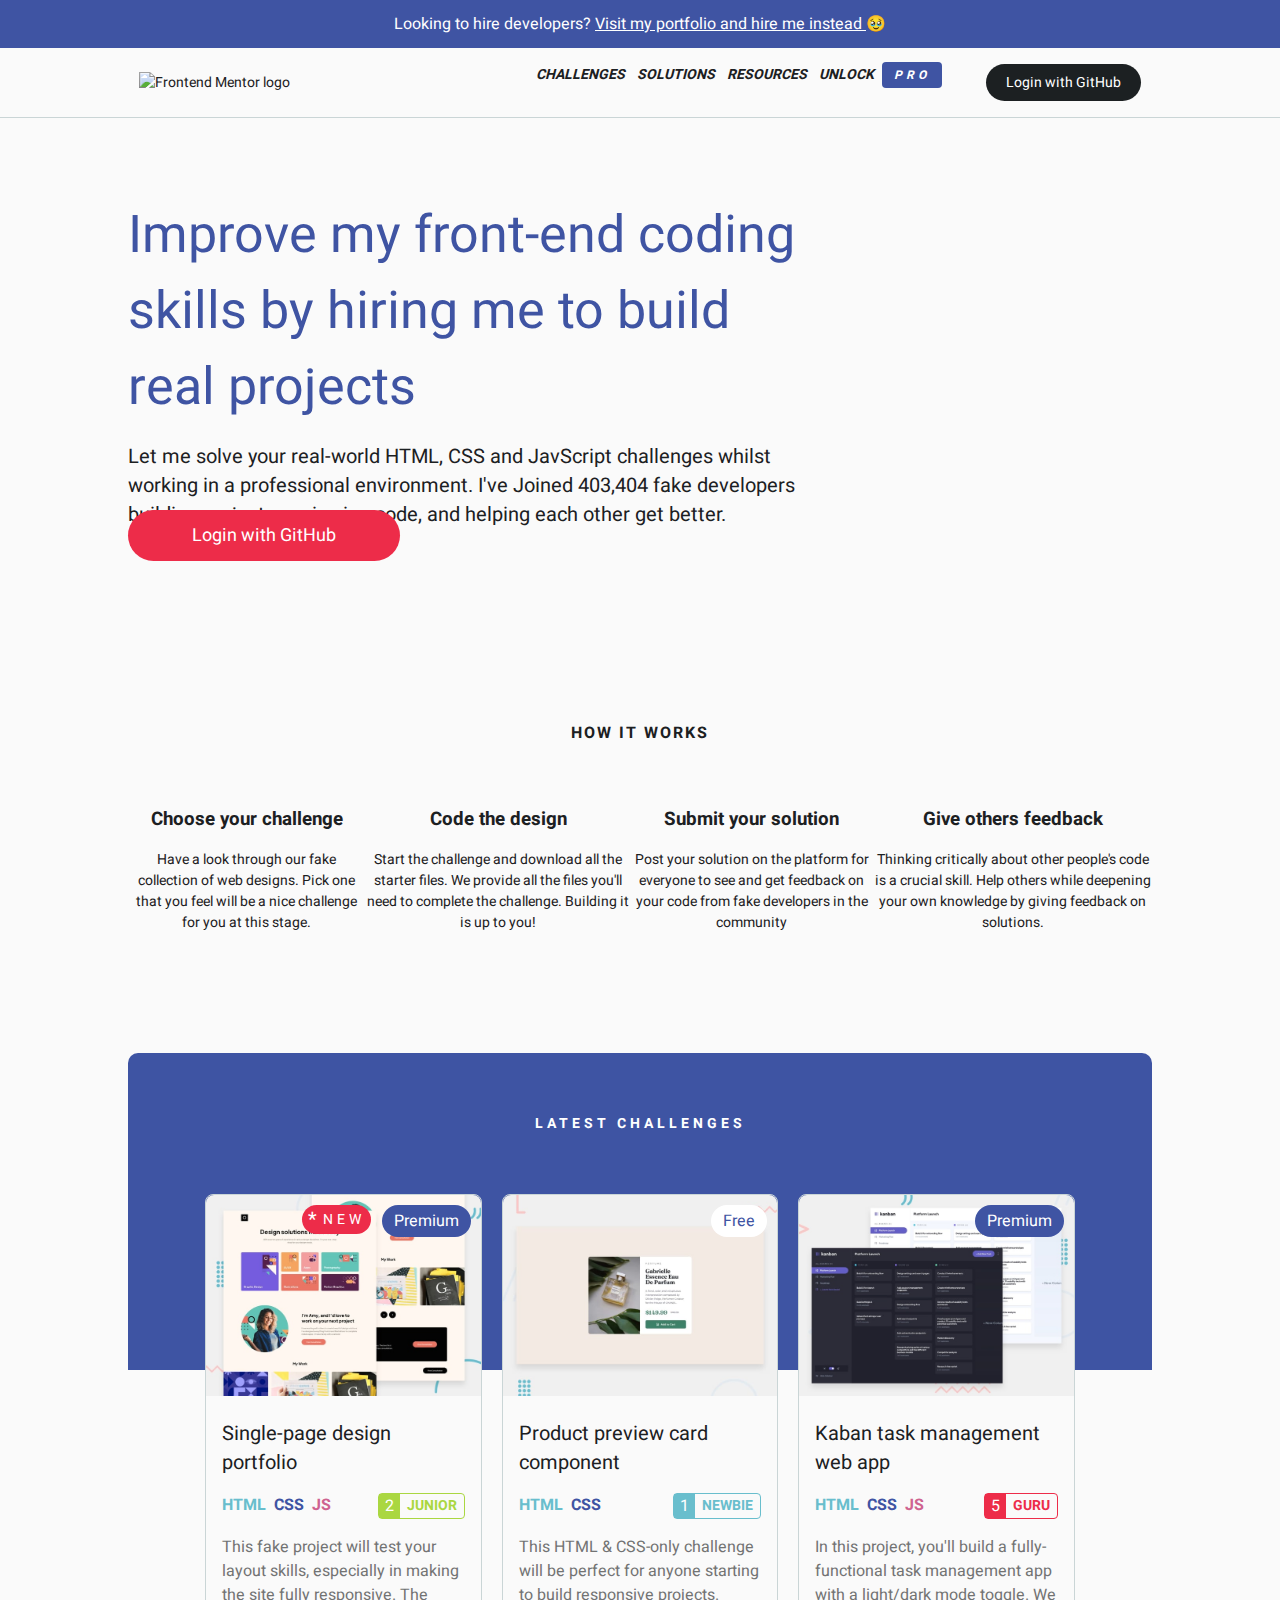
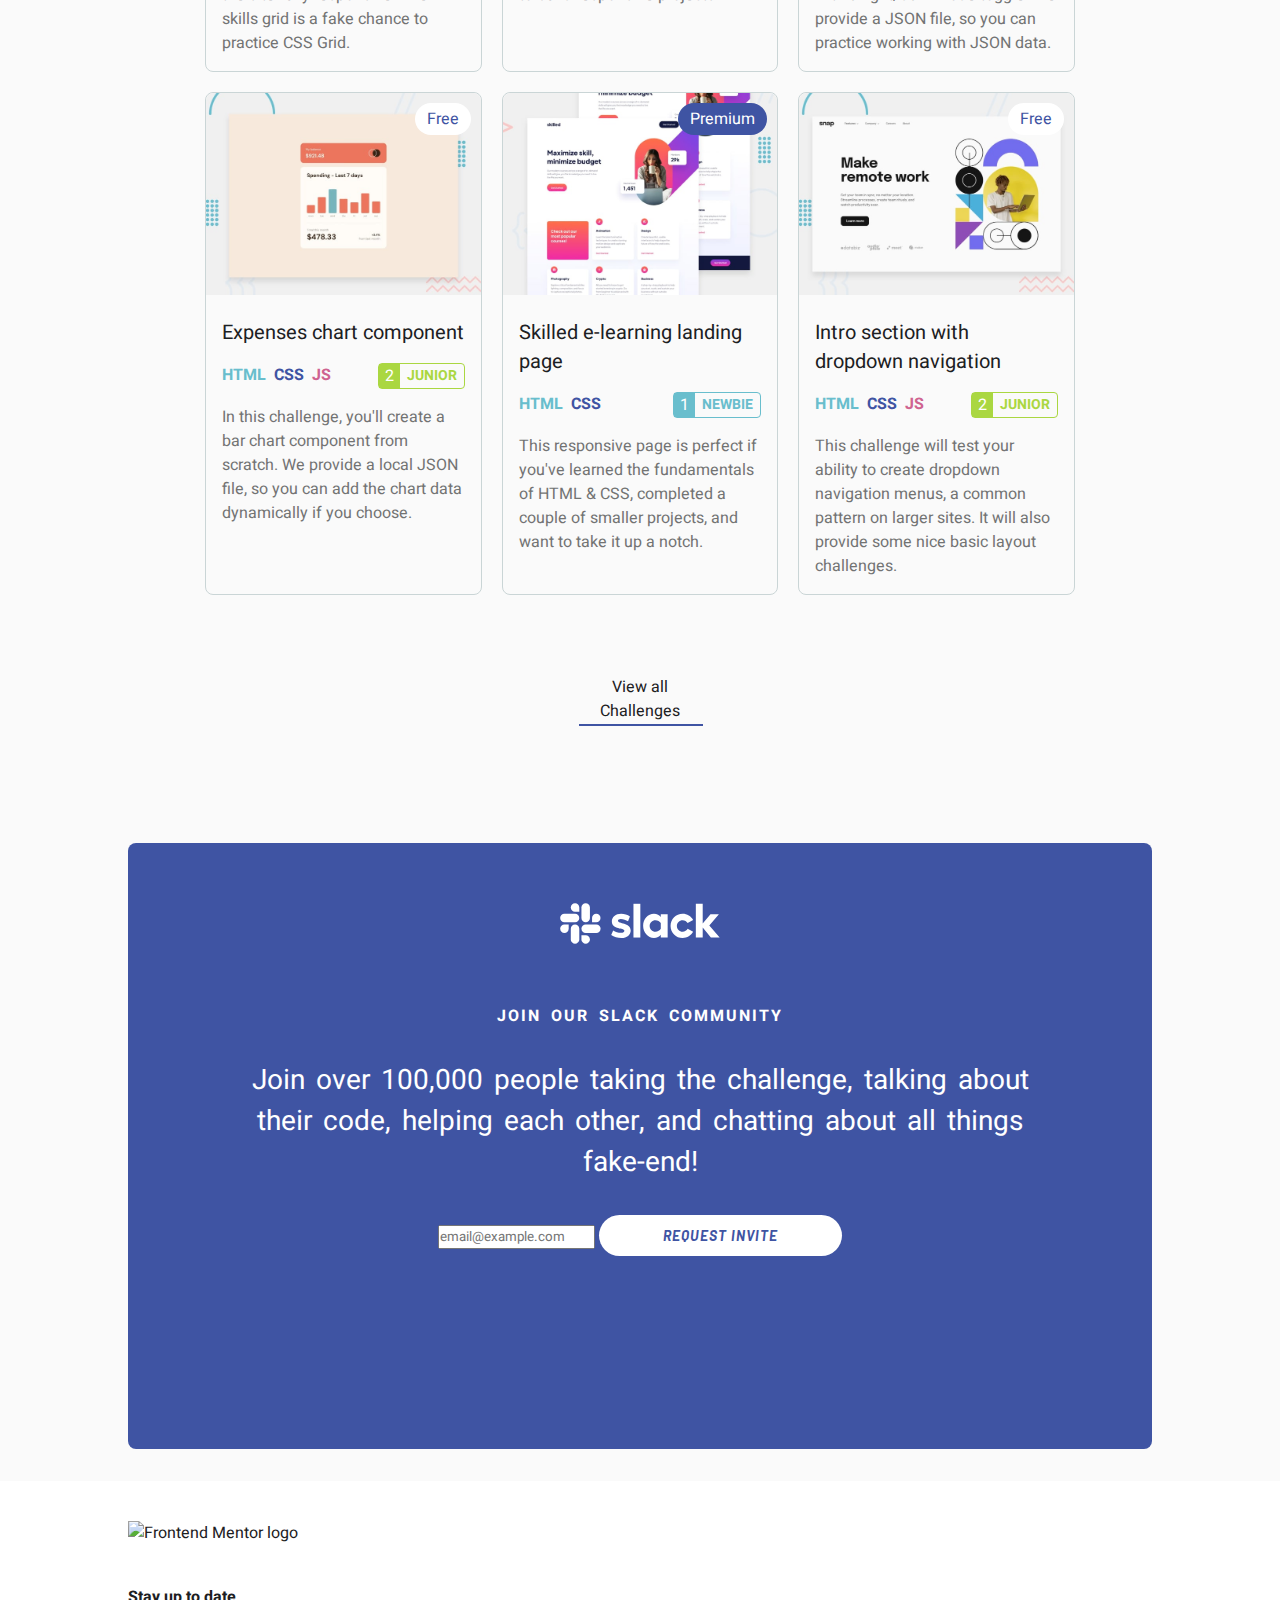
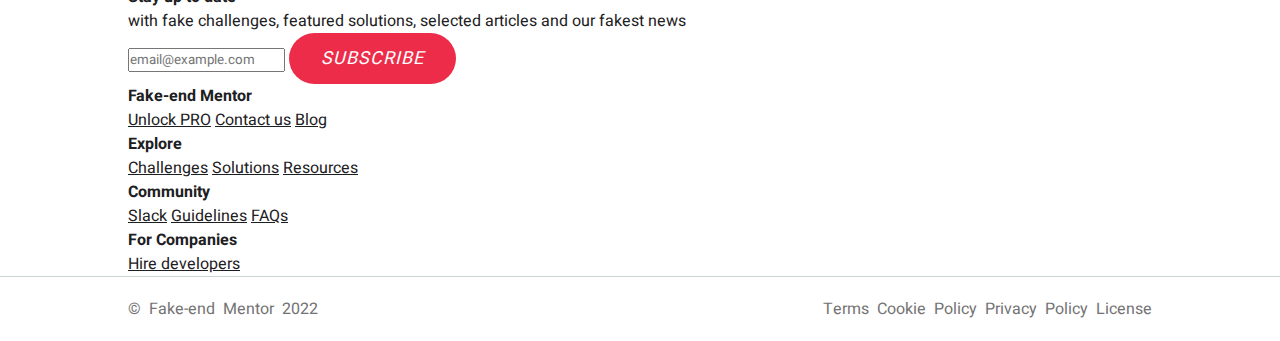
==== commit 81abccf9: "finishing up form, working on button and input." ====
--- a/index.html
+++ b/index.html
@@ -419,8 +419,8 @@
                         </a>
                     </div>
                 </section>
-                <section>
-                    <div class="form-section">
+                <section class="form-section">
+                    <div class="form-content">
                         <img
                             class="slack-logo"
                             src="resources/img/slack-logo.svg"
@@ -438,7 +438,9 @@
                                 type="text"
                                 placeholder="email@example.com"
                             />
-                            <button type="submit">Request Invite</button>
+                            <button class="btn btn-form-submit" type="submit">
+                                Request Invite
+                            </button>
                         </form>
                     </div>
                 </section>
--- a/styles/styles.css
+++ b/styles/styles.css
@@ -1,7 +1,8 @@
 /* Fonts */
 @import url('https://fonts.googleapis.com/css2?family=Heebo:wght@100;400;700&display=swap');
+@import url('https://fonts.googleapis.com/css2?family=Barlow:ital,wght@0,400;0,700;1,400;1,700&display=swap');
 
-/* Components */
+/* UI Components */
 @import 'components/button.css';
 @import 'components/navbar.css';
 @import 'components/banner.css';
@@ -9,6 +10,7 @@
 @import 'components/form.css';
 @import 'components/footer.css';
 
+/* Color palette */
 :root {
     --grey: #1c2022;
     --blue: #3f54a3;
@@ -21,6 +23,7 @@
     --pink: #cf6390;
 }
 
+/* Reset */
 * {
     box-sizing: border-box;
     margin: 0;
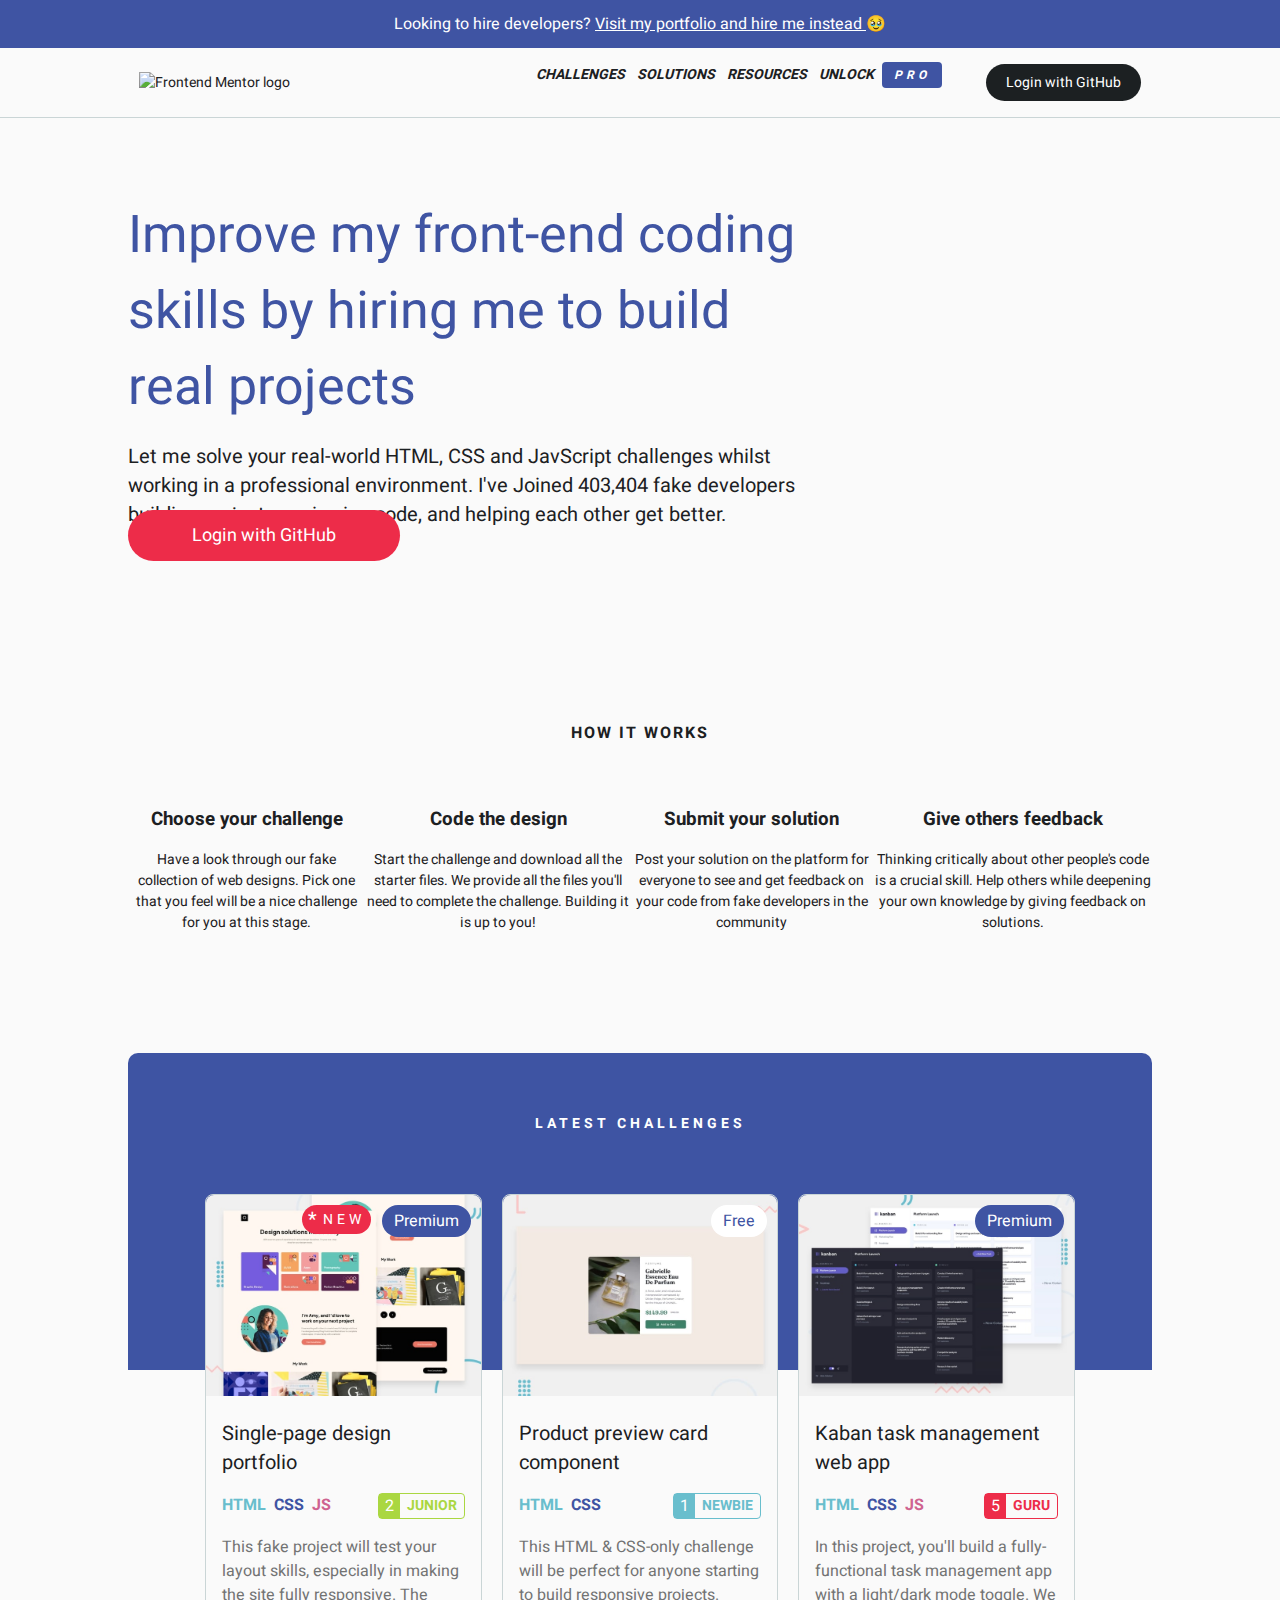
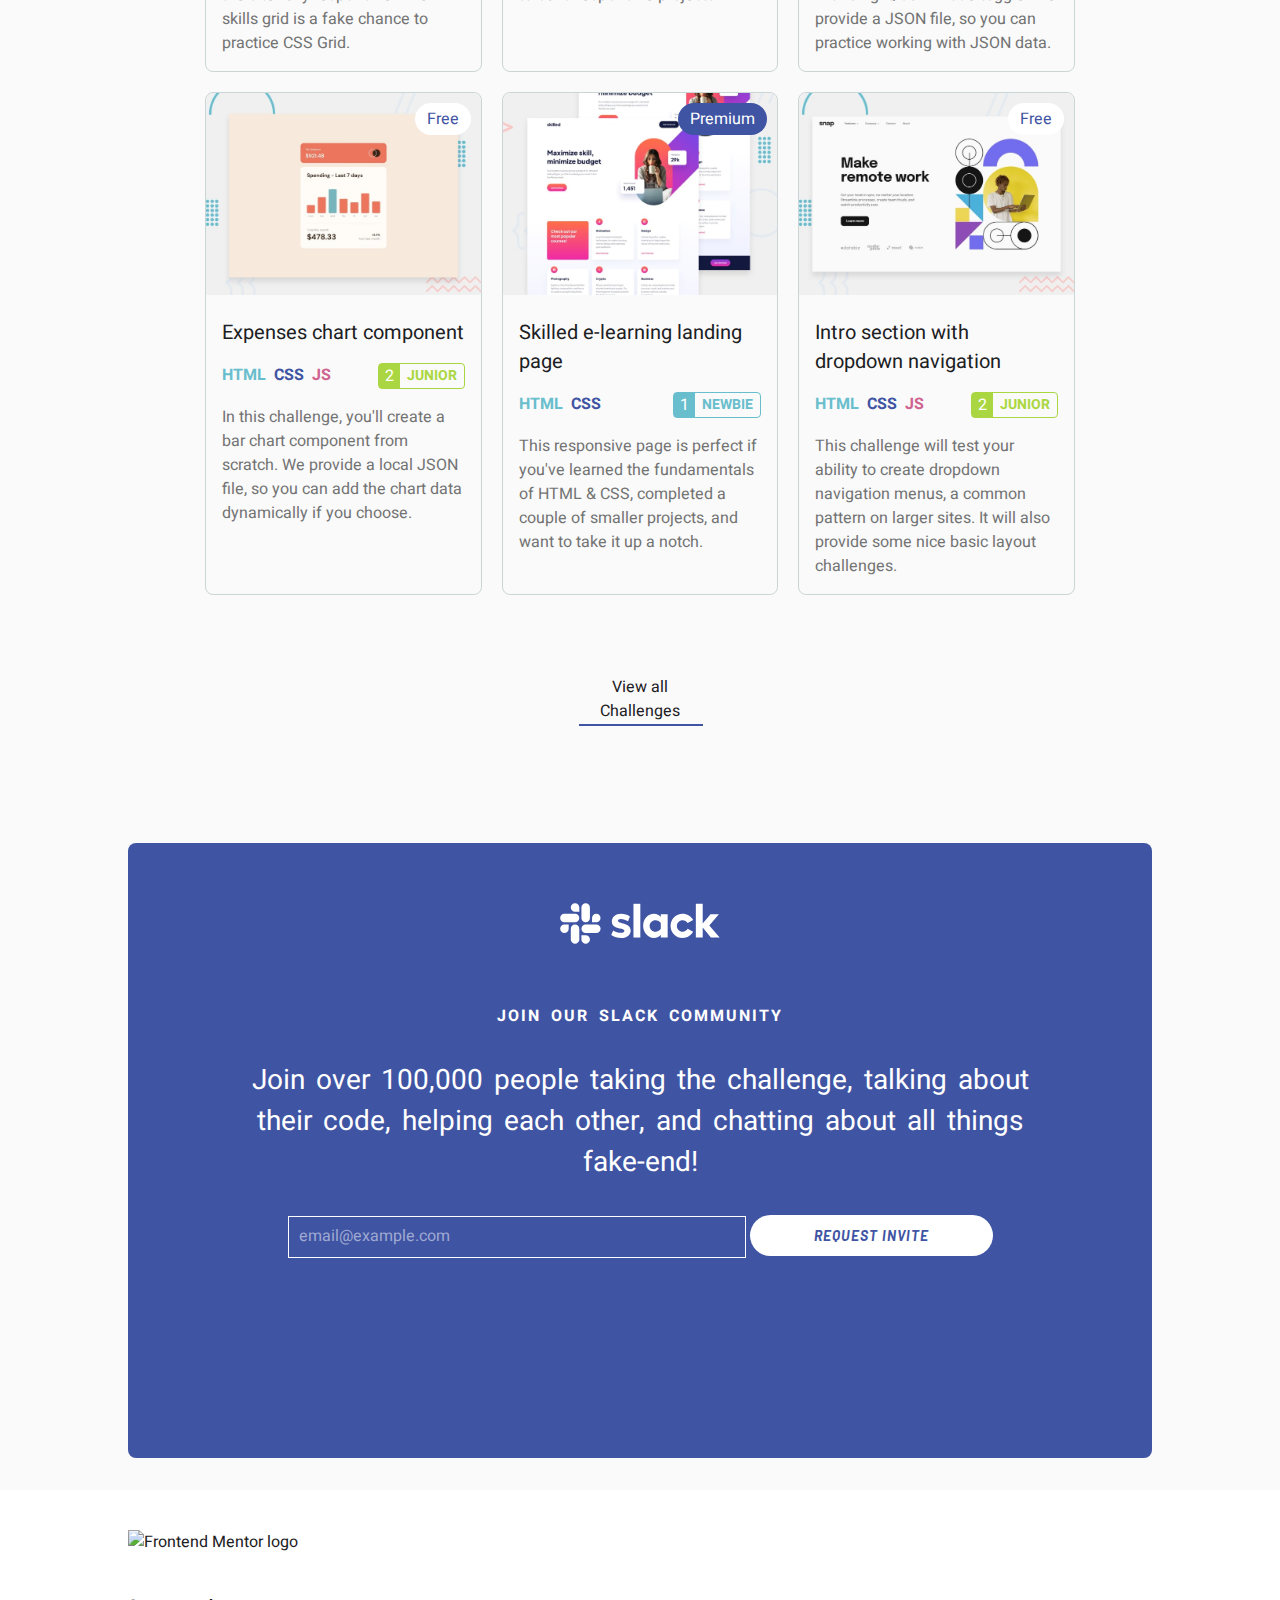
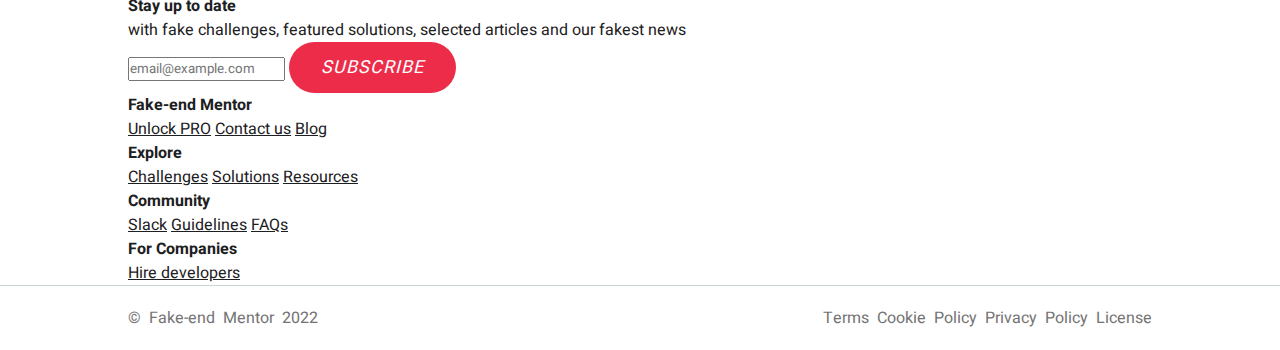
==== commit e1acb8e3: "almost done with onput and button, just gonna do some spacing and then focus on added background log" ====
--- a/index.html
+++ b/index.html
@@ -435,7 +435,8 @@
                         <form action="#">
                             <input
                                 class="form-input"
-                                type="text"
+                                type="email"
+                                size="60"
                                 placeholder="email@example.com"
                             />
                             <button class="btn btn-form-submit" type="submit">
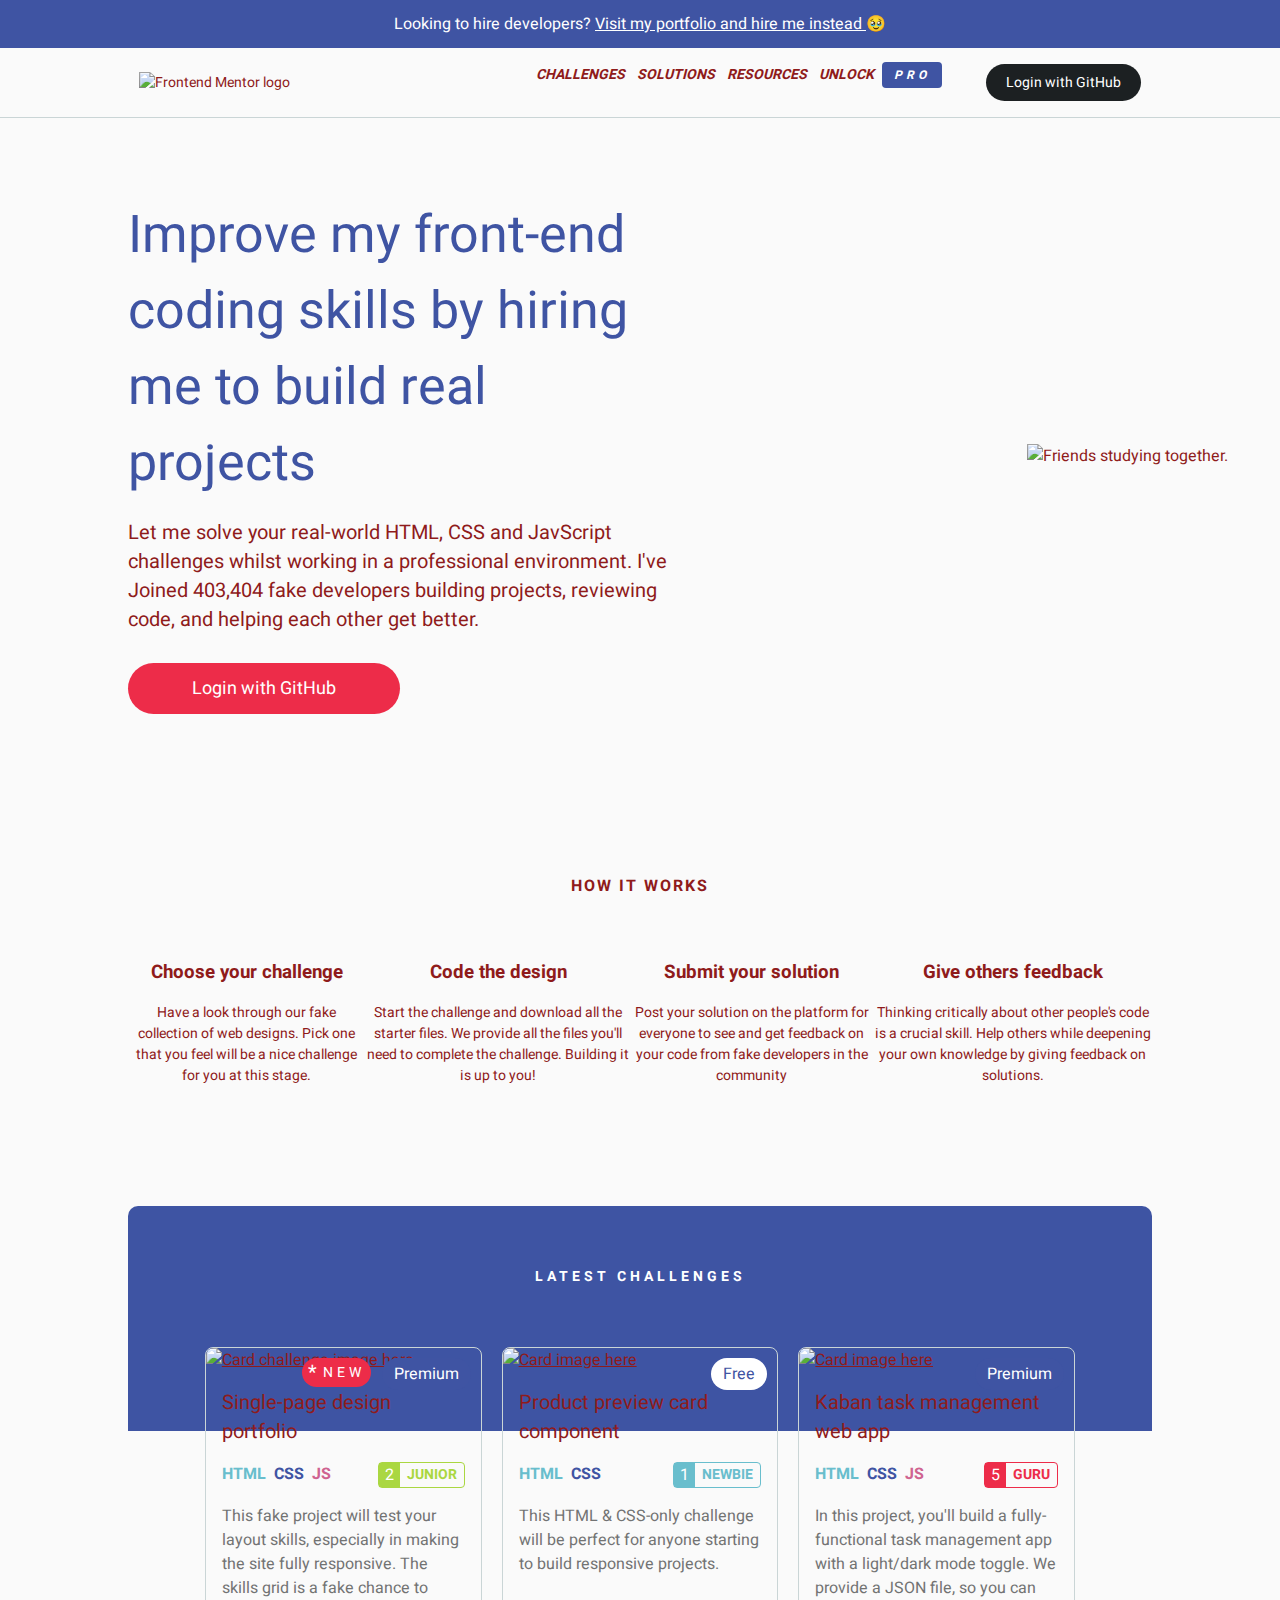
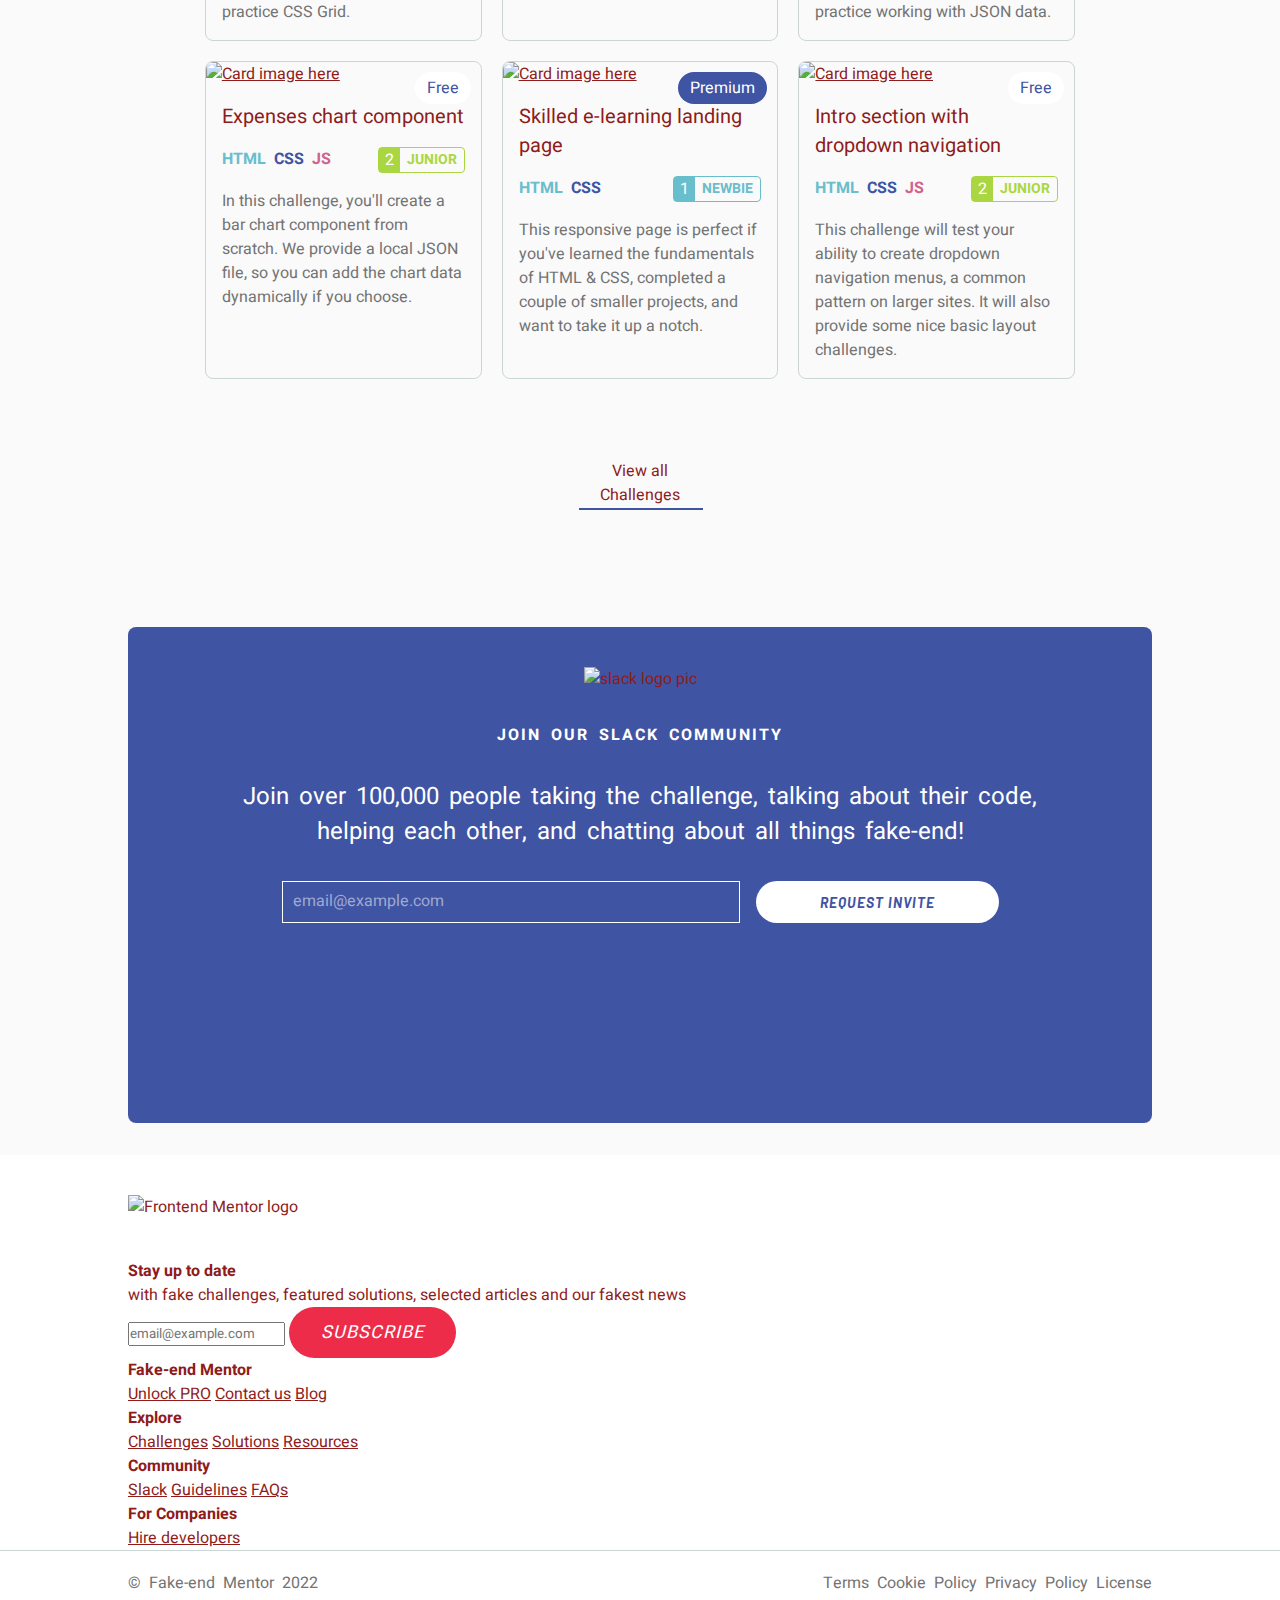
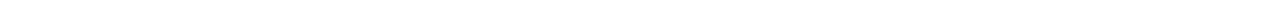
==== commit b5e969de: "header seems to be resizing correctly now. Next I'll focus on the rest of the content" ====
--- a/index.html
+++ b/index.html
@@ -66,7 +66,6 @@
         </header>
         <div class="main-container">
             <main>
-                <!-- Maybe make a css before pseudo element with background image-->
                 <section class="banner">
                     <div class="banner-content">
                         <div class="banner-content-left">
@@ -159,7 +158,7 @@
                         </ul>
                     </div>
                 </section>
-                <section class="wide-container">
+                <section class="card-container">
                     <h2 class="card-section-title">Latest Challenges</h2>
                     <div class="card-section">
                         <div class="challenge-card">
@@ -179,7 +178,7 @@
                                 </span>
                                 <a href="#">
                                     <img
-                                        src="resources/img/challenge-card-1.jpeg"
+                                        src="resources/img/challenge_card_1.jpeg"
                                         alt="Card challenge image here"
                                     />
                                 </a>
@@ -219,7 +218,7 @@
                                 >
                                 <a href="#">
                                     <img
-                                        src="resources/img/challenge-card-2.jpeg"
+                                        src="resources/img/challenge_card_2.jpeg"
                                         alt="Card image here"
                                     />
                                 </a>
@@ -258,7 +257,7 @@
                                 >
                                 <a href="#">
                                     <img
-                                        src="resources/img/challenge-card-3.jpeg"
+                                        src="resources/img/challenge_card_3.jpeg"
                                         alt="Card image here"
                                     />
                                 </a>
@@ -299,7 +298,7 @@
                                 >
                                 <a href="#">
                                     <img
-                                        src="resources/img/challenge-card-4.jpeg"
+                                        src="resources/img/challenge_card_4.jpeg"
                                         alt="Card image here"
                                     />
                                 </a>
@@ -339,7 +338,7 @@
                                 >
                                 <a href="#">
                                     <img
-                                        src="resources/img/challenge-card-5.jpeg"
+                                        src="resources/img/challenge_card_5.jpeg"
                                         alt="Card image here"
                                     />
                                 </a>
@@ -378,7 +377,7 @@
                                 >
                                 <a href="#">
                                     <img
-                                        src="resources/img/challenge-card-6.jpeg"
+                                        src="resources/img/challenge_card_6.jpeg"
                                         alt="Card image here"
                                     />
                                 </a>
@@ -423,7 +422,7 @@
                     <div class="form-content">
                         <img
                             class="slack-logo"
-                            src="resources/img/slack-logo.svg"
+                            src="resources/img/slack_logo.svg"
                             alt="slack logo pic"
                         />
                         <h2 class="form-title">Join our Slack community</h2>
@@ -432,7 +431,7 @@
                             talking about their code, helping each other, and
                             chatting about all things fake-end!
                         </p>
-                        <form action="#">
+                        <form class="form-input-wrapper" action="#">
                             <input
                                 class="form-input"
                                 type="email"
--- a/styles/styles.css
+++ b/styles/styles.css
@@ -32,17 +32,31 @@
     font-family: 'Heebo', sans-serif;
 }
 
+/* Media Queries */
+@media screen and (min-width: 1100px) {
+    * {
+        color: rgb(143, 27, 27);
+    }
+}
+
 body {
     background-color: #fafafa;
+    overflow-x: hidden;
+    /* width: 1100px; */
+    max-width: 100vw;
 }
 
 .main-container {
     width: 80%;
     margin: 0 auto;
-    max-width: 1200px;
 }
 
 .wide-container {
+    margin: 0 auto;
+    width: 100%;
+}
+
+.card-container {
     margin: 0 auto;
     background: linear-gradient(rgb(62, 84, 163) 25%, transparent 25%);
     border-radius: 10px;
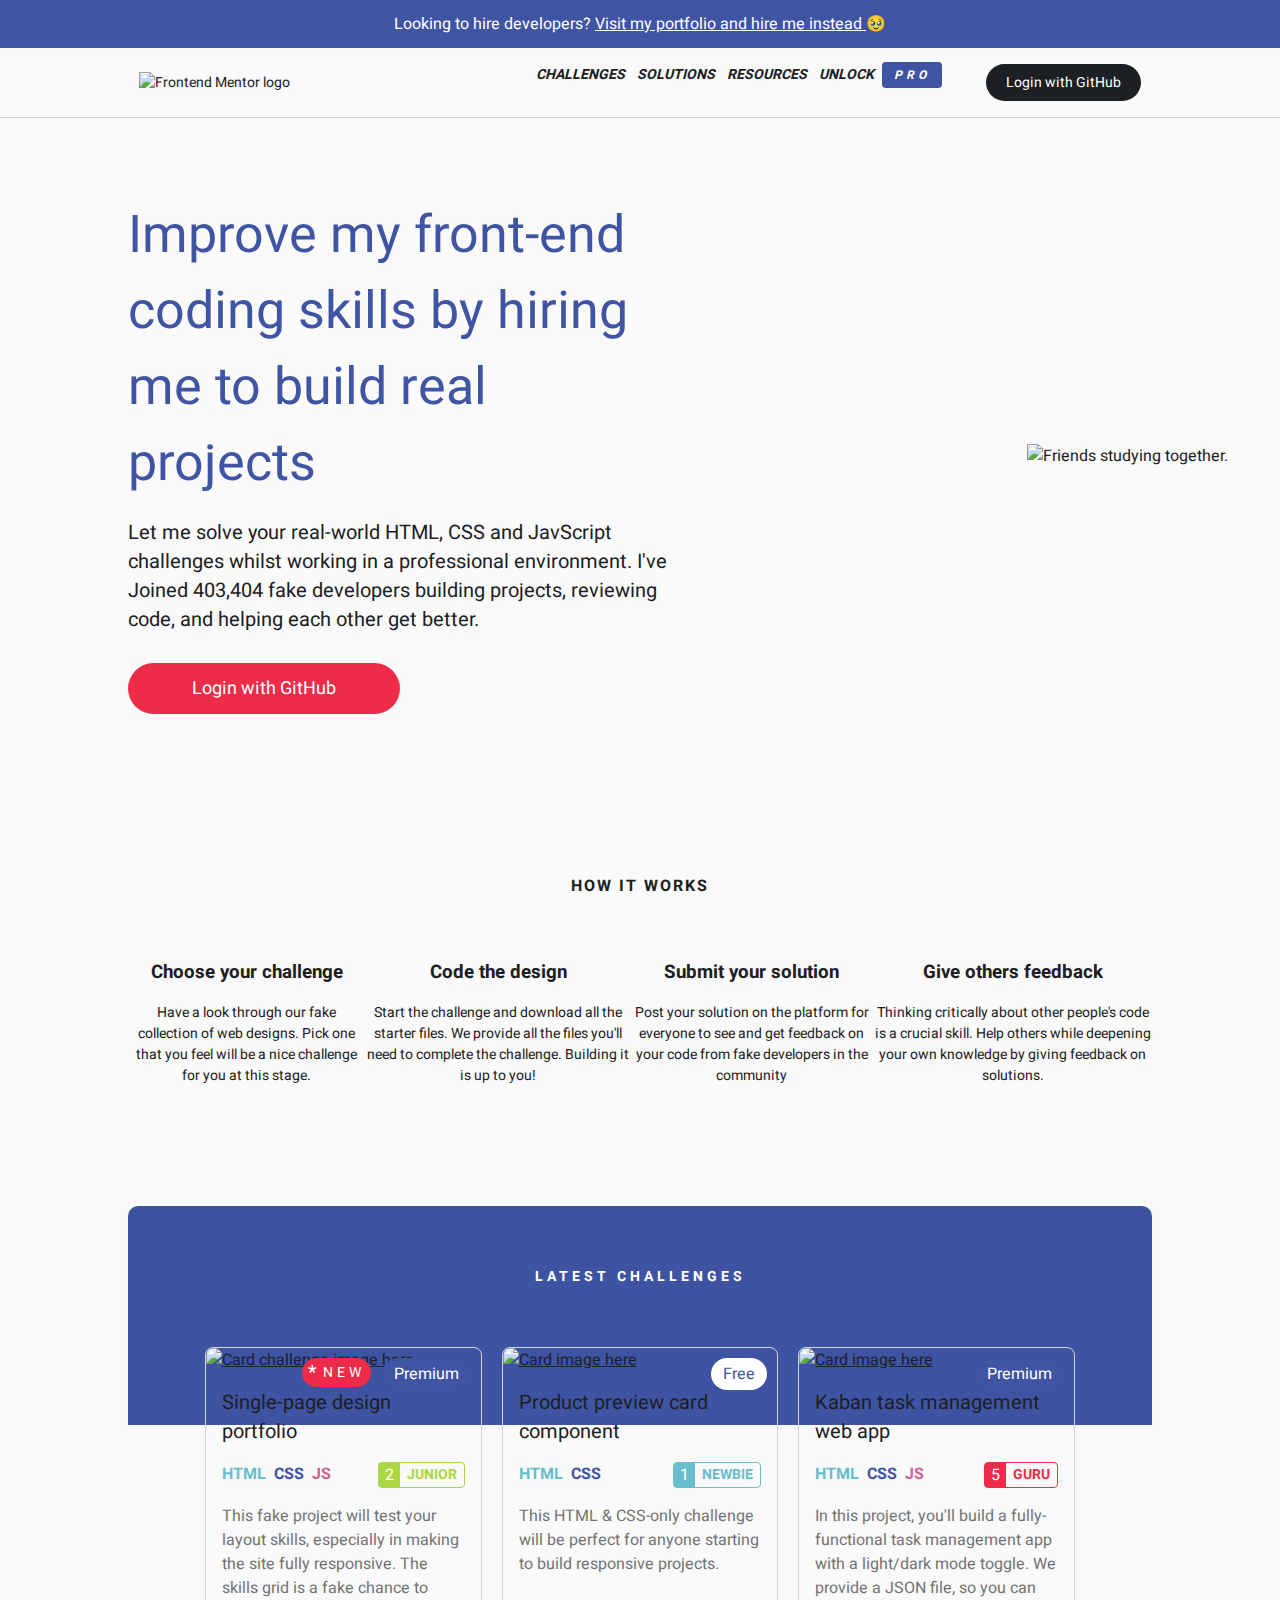
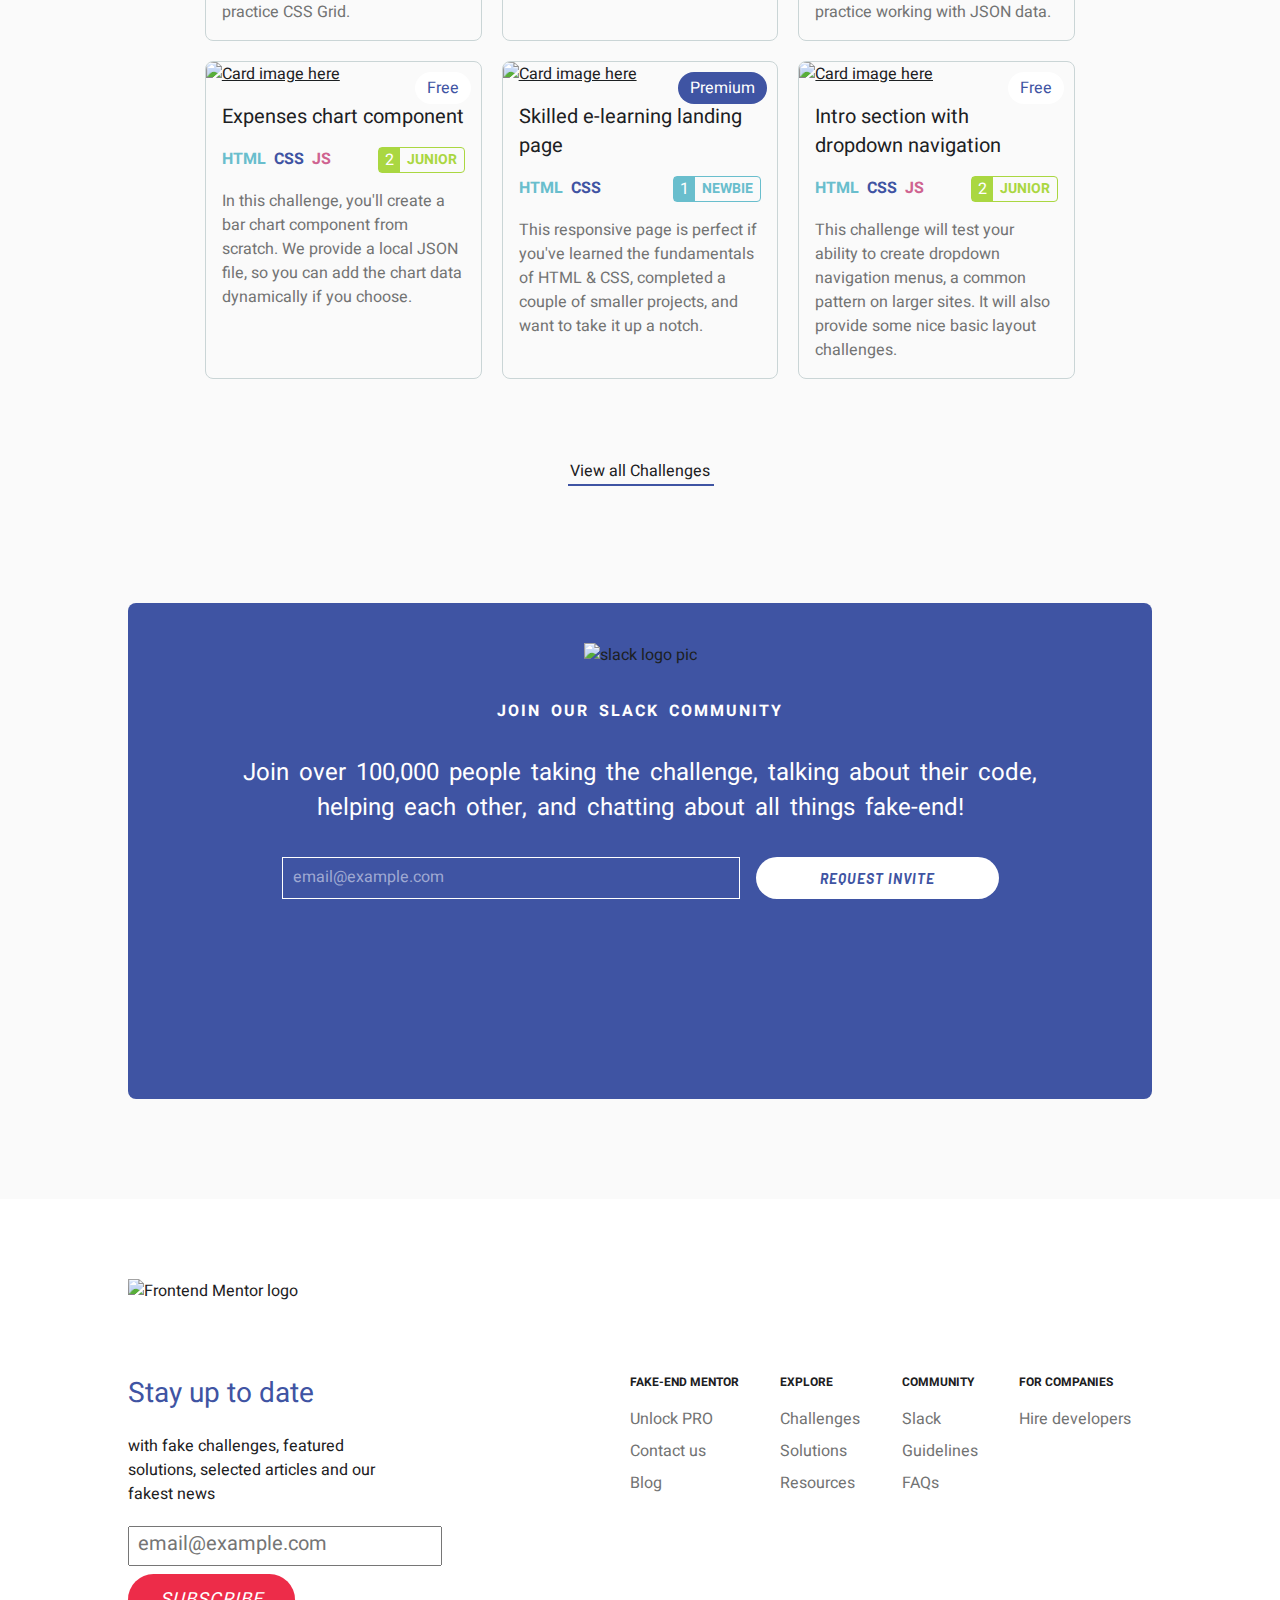
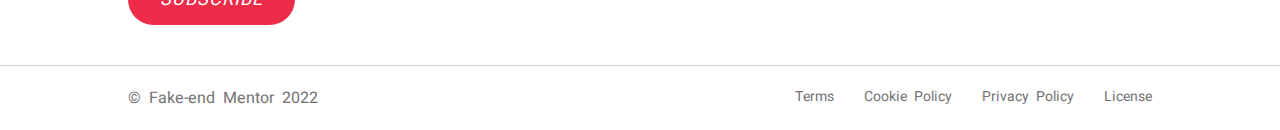
==== commit 76a714c7: "finished footer and desktop version of website without media queries" ====
--- a/index.html
+++ b/index.html
@@ -447,14 +447,14 @@
             </main>
         </div>
         <footer class="footer-section">
-            <section class="main-container">
-                <div>
+            <section class="main-container footer-content">
+                <div class="footer-top-wrapper">
                     <img
                         class="footer-img"
                         src="resources/img/frontend_mentor_logo_navbar.svg"
                         alt="Frontend Mentor logo"
                     />
-                    <ul>
+                    <ul class="footer-social-wrapper">
                         <li>
                             <i class="fa-brands fa-twitter footer-social"></i>
                         </li>
@@ -466,15 +466,17 @@
                         </li>
                     </ul>
                 </div>
-                <div>
+                <div class="footer-resources-wrapper">
                     <div class="footer-form">
-                        <h4>Stay up to date</h4>
-                        <p>
+                        <h4 class="footer-form-title">Stay up to date</h4>
+                        <p class="footer-form-text">
                             with fake challenges, featured solutions, selected
                             articles and our fakest news
                         </p>
                         <form action="#">
                             <input
+                                class="footer-form-input"
+                                size="40"
                                 type="text"
                                 placeholder="email@example.com"
                             />
--- a/styles/styles.css
+++ b/styles/styles.css
@@ -34,26 +34,23 @@
 
 /* Media Queries */
 @media screen and (min-width: 1100px) {
-    * {
-        color: rgb(143, 27, 27);
-    }
 }
 
 body {
     background-color: #fafafa;
     overflow-x: hidden;
-    /* width: 1100px; */
-    max-width: 100vw;
+    max-width: 100%;
 }
 
 .main-container {
     width: 80%;
     margin: 0 auto;
+    max-width: 1100px;
 }
 
 .wide-container {
     margin: 0 auto;
-    width: 100%;
+    width: 100vw;
 }
 
 .card-container {
@@ -64,7 +61,7 @@
 
 .small-container {
     position: relative;
-    width: 12%;
+    width: 14%;
     margin: 0 auto;
 }
 
